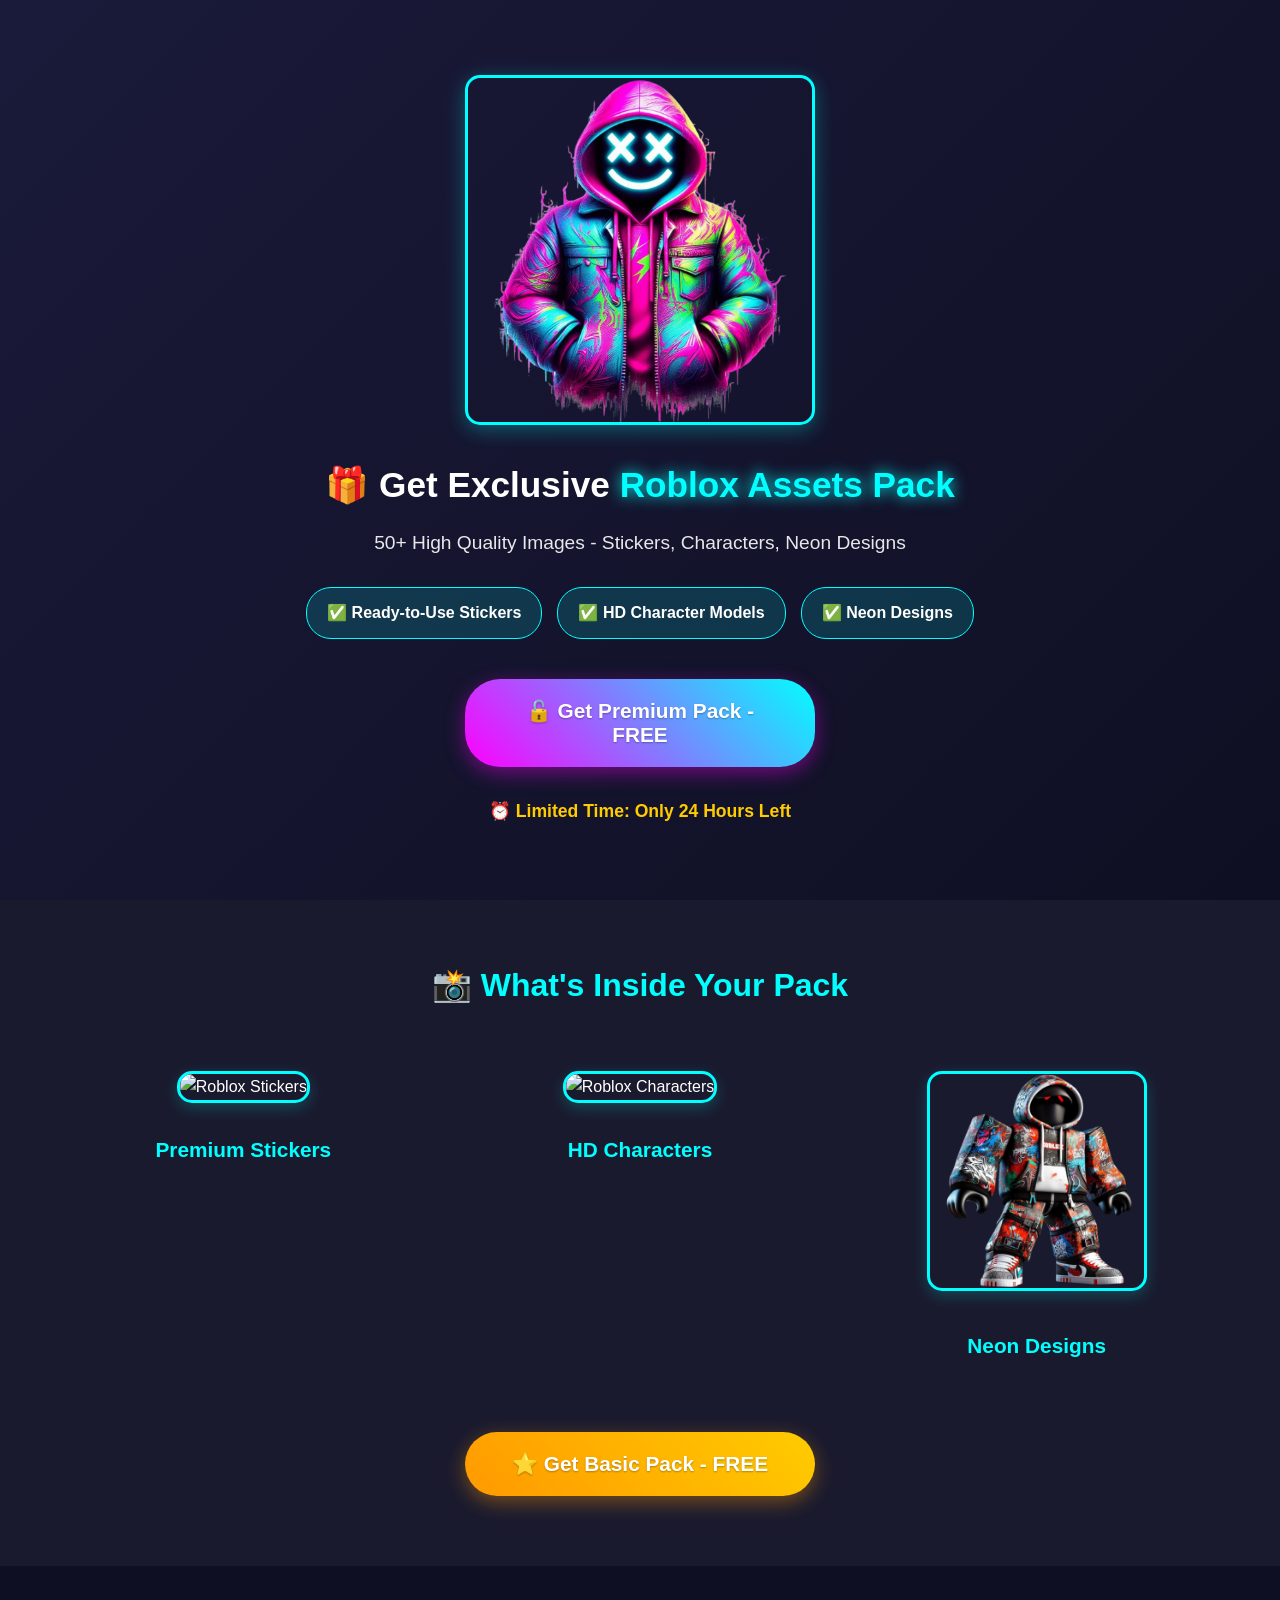
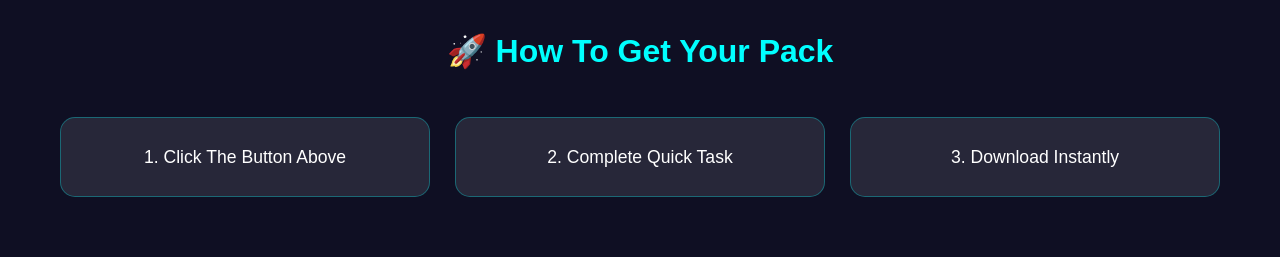
==== index.html @ d8c6a3d0 "Add files via upload" ====
<!DOCTYPE html>
<html lang="en">
<head>
    <meta charset="UTF-8">
    <meta name="viewport" content="width=device-width, initial-scale=1.0">
    <title>Exclusive Roblox Pack - Free Download</title>
    <link rel="stylesheet" href="style.css">
</head>
<body>
    <!-- Main Header -->
    <section class="hero">
        <div class="container">
            <img src="images/1.png" alt="Exclusive Roblox Pack" class="main-image">
            <h1>🎁 Get Exclusive <span>Roblox Assets Pack</span></h1>
            <p>50+ High Quality Images - Stickers, Characters, Neon Designs</p>
            
            <div class="features">
                <div class="feature">✅ Ready-to-Use Stickers</div>
                <div class="feature">✅ HD Character Models</div>
                <div class="feature">✅ Neon Designs</div>
            </div>

            <!-- الزر الأول فقط في الهيدر -->
            <div class="buttons-container">
                <button class="cta-button primary" onclick="unlockContent('premium')">
                    🔓 Get Premium Pack - FREE
                </button>
            </div>

            <div class="note">
                ⏰ Limited Time: Only 24 Hours Left
            </div>
        </div>
    </section>

    <!-- Preview Section -->
    <section class="previews">
        <div class="container">
            <h2>📸 What's Inside Your Pack</h2>
            <div class="preview-grid">
                <div class="preview-item">
                    <img src="images/2.png" alt="Roblox Stickers">
                    <h3>Premium Stickers</h3>
                </div>
                <div class="preview-item">
                    <img src="images/3.png" alt="Roblox Characters">
                    <h3>HD Characters</h3>
                </div>
                <div class="preview-item">
                    <img src="images/4.png" alt="Roblox Neon Designs">
                    <h3>Neon Designs</h3>
                </div>
            </div>
            
            <!-- الزر الثاني هنا - تحت الصور الثلاثة -->
            <div class="secondary-button-container">
                <button class="cta-button secondary" onclick="unlockContent('basic')">
                    ⭐ Get Basic Pack - FREE
                </button>
            </div>
        </div>
    </section>

    <!-- How It Works -->
    <section class="steps">
        <div class="container">
            <h2>🚀 How To Get Your Pack</h2>
            <div class="steps-grid">
                <div class="step">1. Click The Button Above</div>
                <div class="step">2. Complete Quick Task</div>
                <div class="step">3. Download Instantly</div>
            </div>
        </div>
    </section>

    <script src="script.js"></script>
</body>
</html>
---- style.css ----
/* Reset & Base Styles */
* {
    margin: 0;
    padding: 0;
    box-sizing: border-box;
}

body {
    font-family: Arial, sans-serif;
    line-height: 1.6;
    background: #0f0f23 !important;
    color: white;
    text-align: center;
}

.container {
    max-width: 1200px;
    margin: 0 auto;
    padding: 0 20px;
}

/* Hero Section */
.hero {
    padding: 50px 20px;
    background: linear-gradient(135deg, #1a1a3a, #0f0f23);
    min-height: 100vh;
    display: flex;
    align-items: center;
    justify-content: center;
}

.main-image {
    width: 100%;
    max-width: 350px;
    border-radius: 15px;
    margin-bottom: 25px;
    border: 3px solid #00ffff;
    box-shadow: 0 5px 20px rgba(0,255,255,0.3);
}

h1 {
    font-size: 2.2rem;
    margin-bottom: 15px;
    font-weight: bold;
}

h1 span {
    color: #00ffff;
    text-shadow: 0 0 15px #00ffff;
}

.hero p {
    font-size: 1.2rem;
    margin-bottom: 25px;
    opacity: 0.9;
    line-height: 1.5;
}

.features {
    display: flex;
    justify-content: center;
    gap: 15px;
    margin: 30px 0;
    flex-wrap: wrap;
}

.feature {
    background: rgba(0,255,255,0.15);
    padding: 12px 20px;
    border-radius: 25px;
    border: 1px solid #00ffff;
    font-size: 1rem;
    font-weight: bold;
}

/* Buttons Container - للزر الأول فقط */
.buttons-container {
    display: flex;
    justify-content: center;
    margin: 40px 0 30px 0;
    width: 100%;
}

.cta-button.primary {
    background: linear-gradient(45deg, #ff00ff, #00ffff);
    box-shadow: 0 6px 20px rgba(255,0,255,0.4);
    margin: 0 auto;
}

/* حاوية الزر الثاني - تحت الصور الثلاثة */
.secondary-button-container {
    display: flex;
    justify-content: center;
    margin: 50px 0 30px 0;
    width: 100%;
}

.cta-button.secondary {
    background: linear-gradient(45deg, #ff9900, #ffcc00);
    box-shadow: 0 6px 20px rgba(255,153,0,0.4);
    margin: 0 auto;
}

.cta-button {
    color: white;
    border: none;
    padding: 20px 45px;
    font-size: 1.3rem;
    border-radius: 35px;
    cursor: pointer;
    transition: all 0.3s ease;
    width: 100%;
    max-width: 350px;
    font-weight: bold;
    text-shadow: 0 1px 2px rgba(0,0,0,0.3);
    display: block;
}

.cta-button:hover {
    transform: translateY(-3px);
    box-shadow: 0 8px 25px rgba(255,0,255,0.6);
}

.cta-button.secondary:hover {
    box-shadow: 0 8px 25px rgba(255,153,0,0.6);
}

.note {
    color: #ffcc00;
    font-weight: bold;
    margin-top: 20px;
    font-size: 1.1rem;
    animation: pulse 2s infinite;
}

@keyframes pulse {
    0%, 100% { opacity: 1; }
    50% { opacity: 0.7; }
}

/* Previews Section */
.previews {
    padding: 60px 20px 40px 20px;
    background: #1a1a2e;
}

.previews h2 {
    font-size: 2rem;
    margin-bottom: 40px;
    color: #00ffff;
}

.preview-grid {
    display: grid;
    grid-template-columns: repeat(auto-fit, minmax(250px, 1fr));
    gap: 30px;
    margin-top: 30px;
}

.preview-item {
    transition: transform 0.3s ease;
    padding: 20px;
}

.preview-item:hover {
    transform: translateY(-8px);
}

.preview-item img {
    width: 100%;
    max-width: 220px;
    height: 220px;
    object-fit: cover;
    border-radius: 15px;
    margin-bottom: 15px;
    border: 3px solid #00ffff;
    box-shadow: 0 5px 15px rgba(0,255,255,0.2);
}

.preview-item h3 {
    font-size: 1.3rem;
    margin-top: 15px;
    color: #00ffff;
}

/* Steps Section */
.steps {
    padding: 60px 20px;
    background: #0f0f23;
}

.steps h2 {
    font-size: 2rem;
    margin-bottom: 40px;
    color: #00ffff;
}

.steps-grid {
    display: grid;
    grid-template-columns: repeat(auto-fit, minmax(200px, 1fr));
    gap: 25px;
    margin-top: 30px;
}

.step {
    background: rgba(255,255,255,0.1);
    padding: 25px 20px;
    border-radius: 15px;
    font-size: 1.1rem;
    border: 1px solid rgba(0,255,255,0.3);
}

/* Loading & Success Sections */
.loading-section {
    padding: 30px;
    background: rgba(0,255,255,0.1);
    border-radius: 15px;
    margin: 25px 0;
    max-width: 400px;
    margin-left: auto;
    margin-right: auto;
    border: 2px solid #00ffff;
}

.spinner {
    border: 4px solid rgba(255,255,255,0.3);
    border-radius: 50%;
    border-top: 4px solid #00ffff;
    width: 50px;
    height: 50px;
    animation: spin 1s linear infinite;
    margin: 0 auto 20px;
}

@keyframes spin {
    0% { transform: rotate(0deg); }
    100% { transform: rotate(360deg); }
}

.success-section {
    padding: 30px;
    background: rgba(0,255,0,0.1);
    border: 2px solid #00ff00;
    border-radius: 15px;
    margin: 25px 0;
    max-width: 400px;
    margin-left: auto;
    margin-right: auto;
}

.success-icon {
    font-size: 3rem;
    margin-bottom: 15px;
}

.download-button {
    display: inline-block;
    background: #00ff00;
    color: #000;
    padding: 15px 30px;
    border-radius: 25px;
    text-decoration: none;
    font-weight: bold;
    margin: 15px 0;
    transition: all 0.3s ease;
    border: none;
    cursor: pointer;
    font-size: 1.1rem;
}

.download-button:hover {
    background: #00cc00;
    transform: translateY(-2px);
}

.small-note {
    font-size: 0.9rem;
    opacity: 0.8;
    margin-top: 10px;
}

/* Mobile Responsive */
@media (max-width: 768px) {
    .hero {
        padding: 30px 15px;
        min-height: auto;
    }
    
    h1 {
        font-size: 1.8rem;
    }
    
    .hero p {
        font-size: 1.1rem;
    }
    
    .features {
        gap: 10px;
    }
    
    .feature {
        padding: 10px 15px;
        font-size: 0.9rem;
    }
    
    .buttons-container {
        margin: 30px 0 25px 0;
    }
    
    .secondary-button-container {
        margin: 40px 0 25px 0;
    }
    
    .preview-grid {
        grid-template-columns: 1fr;
        gap: 20px;
    }
    
    .preview-item img {
        max-width: 200px;
        height: 200px;
    }
    
    .steps-grid {
        grid-template-columns: 1fr;
    }
    
    .cta-button {
        padding: 18px 35px;
        font-size: 1.2rem;
        max-width: 300px;
    }
}

@media (max-width: 480px) {
    .container {
        padding: 0 15px;
    }
    
    .hero {
        padding: 25px 10px;
    }
    
    .main-image {
        max-width: 280px;
    }
    
    h1 {
        font-size: 1.6rem;
    }
    
    .preview-item img {
        max-width: 180px;
        height: 180px;
    }
    
    .cta-button {
        padding: 16px 30px;
        font-size: 1.1rem;
        max-width: 280px;
    }
}
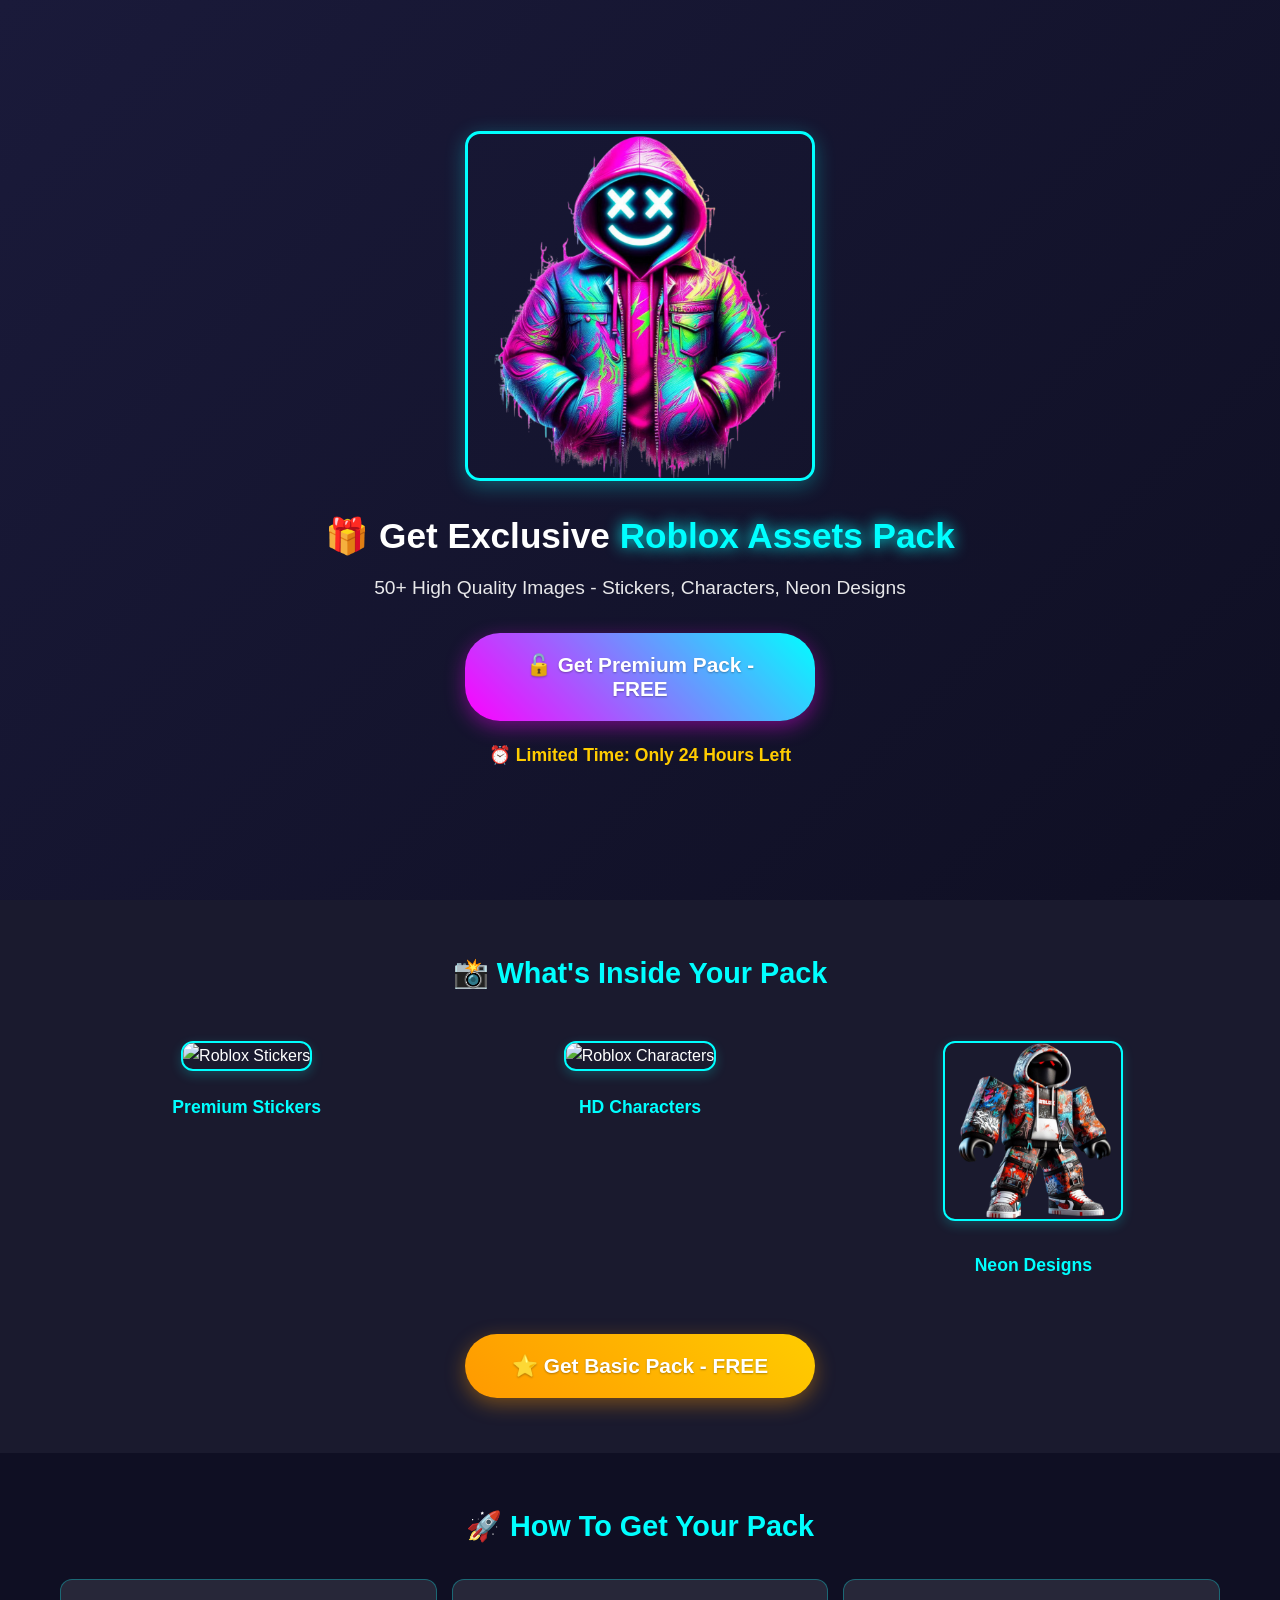
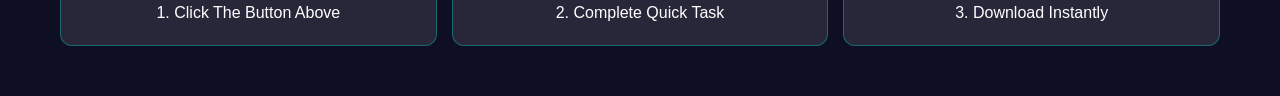
==== commit e908ca6e: "Remove features section from index.html Removed the features section from the hero header." ====
--- a/index.html
+++ b/index.html
@@ -7,18 +7,14 @@
     <link rel="stylesheet" href="style.css">
 </head>
 <body>
-    <!-- Main Header -->
+    <!-- Main Header - بدون features -->
     <section class="hero">
         <div class="container">
             <img src="images/1.png" alt="Exclusive Roblox Pack" class="main-image">
             <h1>🎁 Get Exclusive <span>Roblox Assets Pack</span></h1>
             <p>50+ High Quality Images - Stickers, Characters, Neon Designs</p>
             
-            <div class="features">
-                <div class="feature">✅ Ready-to-Use Stickers</div>
-                <div class="feature">✅ HD Character Models</div>
-                <div class="feature">✅ Neon Designs</div>
-            </div>
+            <!-- تم حذف قسم features بالكامل -->
 
             <!-- الزر الأول فقط في الهيدر -->
             <div class="buttons-container">
@@ -75,4 +71,4 @@
 
     <script src="script.js"></script>
 </body>
-</html>+</html>
--- a/style.css
+++ b/style.css
@@ -1,4 +1,4 @@
-/* Reset & Base Styles */
+/* Reset & Base Styles *//* Reset & Base Styles */
 * {
     margin: 0;
     padding: 0;
@@ -19,9 +19,9 @@
     padding: 0 20px;
 }
 
-/* Hero Section */
+/* Hero Section - بدون features */
 .hero {
-    padding: 50px 20px;
+    padding: 40px 20px;
     background: linear-gradient(135deg, #1a1a3a, #0f0f23);
     min-height: 100vh;
     display: flex;
@@ -33,14 +33,14 @@
     width: 100%;
     max-width: 350px;
     border-radius: 15px;
-    margin-bottom: 25px;
+    margin-bottom: 20px;
     border: 3px solid #00ffff;
     box-shadow: 0 5px 20px rgba(0,255,255,0.3);
 }
 
 h1 {
     font-size: 2.2rem;
-    margin-bottom: 15px;
+    margin-bottom: 10px;
     font-weight: bold;
 }
 
@@ -51,33 +51,18 @@
 
 .hero p {
     font-size: 1.2rem;
-    margin-bottom: 25px;
+    margin-bottom: 30px;
     opacity: 0.9;
     line-height: 1.5;
 }
 
-.features {
-    display: flex;
-    justify-content: center;
-    gap: 15px;
-    margin: 30px 0;
-    flex-wrap: wrap;
-}
-
-.feature {
-    background: rgba(0,255,255,0.15);
-    padding: 12px 20px;
-    border-radius: 25px;
-    border: 1px solid #00ffff;
-    font-size: 1rem;
-    font-weight: bold;
-}
+/* تم حذف قسم features بالكامل */
 
 /* Buttons Container - للزر الأول فقط */
 .buttons-container {
     display: flex;
     justify-content: center;
-    margin: 40px 0 30px 0;
+    margin: 30px 0 20px 0;
     width: 100%;
 }
 
@@ -91,7 +76,7 @@
 .secondary-button-container {
     display: flex;
     justify-content: center;
-    margin: 50px 0 30px 0;
+    margin: 40px 0 25px 0;
     width: 100%;
 }
 
@@ -140,73 +125,73 @@
 
 /* Previews Section */
 .previews {
-    padding: 60px 20px 40px 20px;
+    padding: 50px 20px 30px 20px;
     background: #1a1a2e;
 }
 
 .previews h2 {
-    font-size: 2rem;
-    margin-bottom: 40px;
+    font-size: 1.8rem;
+    margin-bottom: 30px;
     color: #00ffff;
 }
 
 .preview-grid {
     display: grid;
-    grid-template-columns: repeat(auto-fit, minmax(250px, 1fr));
-    gap: 30px;
-    margin-top: 30px;
+    grid-template-columns: repeat(auto-fit, minmax(200px, 1fr));
+    gap: 20px;
+    margin-top: 25px;
 }
 
 .preview-item {
     transition: transform 0.3s ease;
-    padding: 20px;
+    padding: 15px;
 }
 
 .preview-item:hover {
-    transform: translateY(-8px);
+    transform: translateY(-5px);
 }
 
 .preview-item img {
     width: 100%;
-    max-width: 220px;
-    height: 220px;
+    max-width: 180px;
+    height: 180px;
     object-fit: cover;
-    border-radius: 15px;
-    margin-bottom: 15px;
-    border: 3px solid #00ffff;
-    box-shadow: 0 5px 15px rgba(0,255,255,0.2);
+    border-radius: 12px;
+    margin-bottom: 12px;
+    border: 2px solid #00ffff;
+    box-shadow: 0 4px 12px rgba(0,255,255,0.2);
 }
 
 .preview-item h3 {
-    font-size: 1.3rem;
-    margin-top: 15px;
+    font-size: 1.1rem;
+    margin-top: 10px;
     color: #00ffff;
 }
 
 /* Steps Section */
 .steps {
-    padding: 60px 20px;
+    padding: 50px 20px;
     background: #0f0f23;
 }
 
 .steps h2 {
-    font-size: 2rem;
-    margin-bottom: 40px;
+    font-size: 1.8rem;
+    margin-bottom: 30px;
     color: #00ffff;
 }
 
 .steps-grid {
     display: grid;
-    grid-template-columns: repeat(auto-fit, minmax(200px, 1fr));
-    gap: 25px;
-    margin-top: 30px;
+    grid-template-columns: repeat(auto-fit, minmax(180px, 1fr));
+    gap: 15px;
+    margin-top: 25px;
 }
 
 .step {
     background: rgba(255,255,255,0.1);
-    padding: 25px 20px;
-    border-radius: 15px;
-    font-size: 1.1rem;
+    padding: 20px 15px;
+    border-radius: 12px;
+    font-size: 1rem;
     border: 1px solid rgba(0,255,255,0.3);
 }
 
@@ -291,34 +276,25 @@
     }
     
     .hero p {
-        font-size: 1.1rem;
-    }
-    
-    .features {
-        gap: 10px;
-    }
-    
-    .feature {
-        padding: 10px 15px;
-        font-size: 0.9rem;
+        font-size: 1rem;
     }
     
     .buttons-container {
-        margin: 30px 0 25px 0;
+        margin: 25px 0 15px 0;
     }
     
     .secondary-button-container {
-        margin: 40px 0 25px 0;
+        margin: 30px 0 20px 0;
     }
     
     .preview-grid {
         grid-template-columns: 1fr;
-        gap: 20px;
+        gap: 15px;
     }
     
     .preview-item img {
-        max-width: 200px;
-        height: 200px;
+        max-width: 150px;
+        height: 150px;
     }
     
     .steps-grid {
@@ -330,6 +306,11 @@
         font-size: 1.2rem;
         max-width: 300px;
     }
+    
+    .note {
+        font-size: 1rem;
+        margin-top: 15px;
+    }
 }
 
 @media (max-width: 480px) {
@@ -350,8 +331,8 @@
     }
     
     .preview-item img {
-        max-width: 180px;
-        height: 180px;
+        max-width: 140px;
+        height: 140px;
     }
     
     .cta-button {
@@ -359,4 +340,9 @@
         font-size: 1.1rem;
         max-width: 280px;
     }
-}+    
+    .previews h2,
+    .steps h2 {
+        font-size: 1.5rem;
+    }
+}
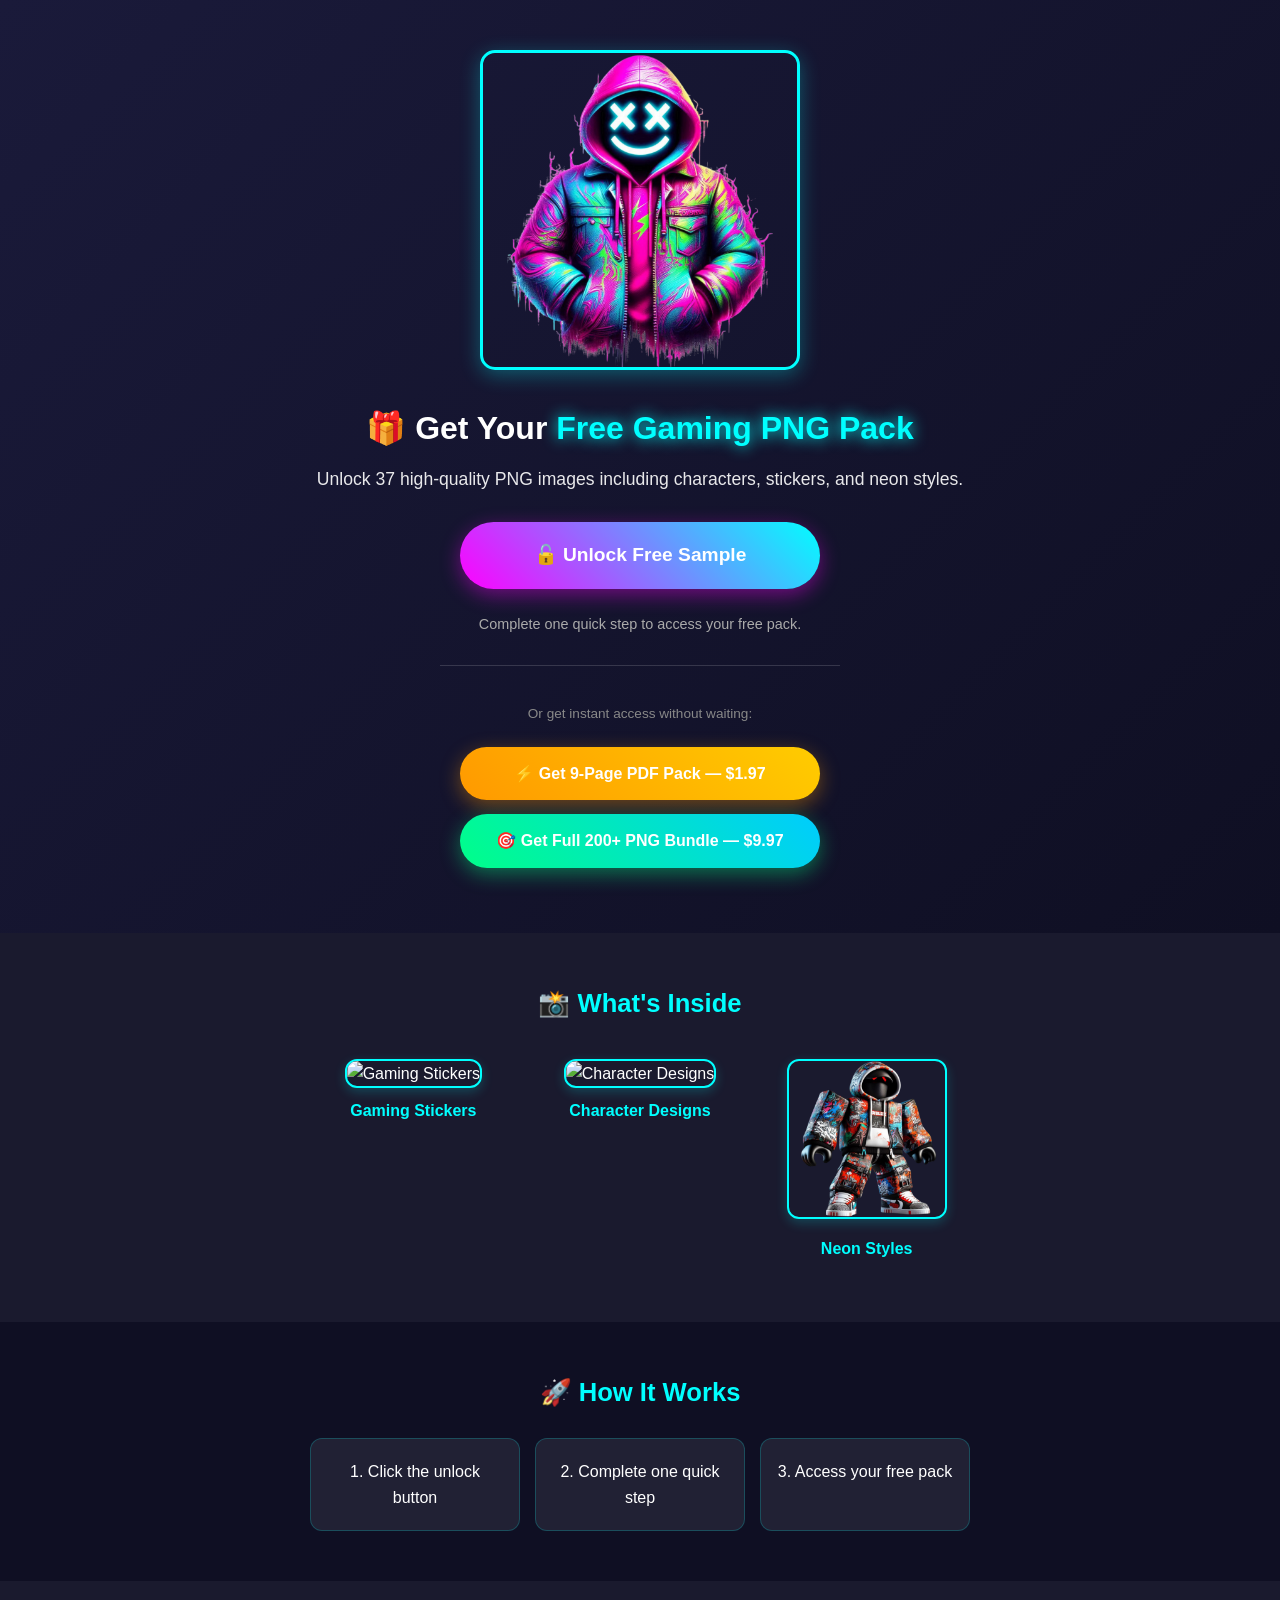
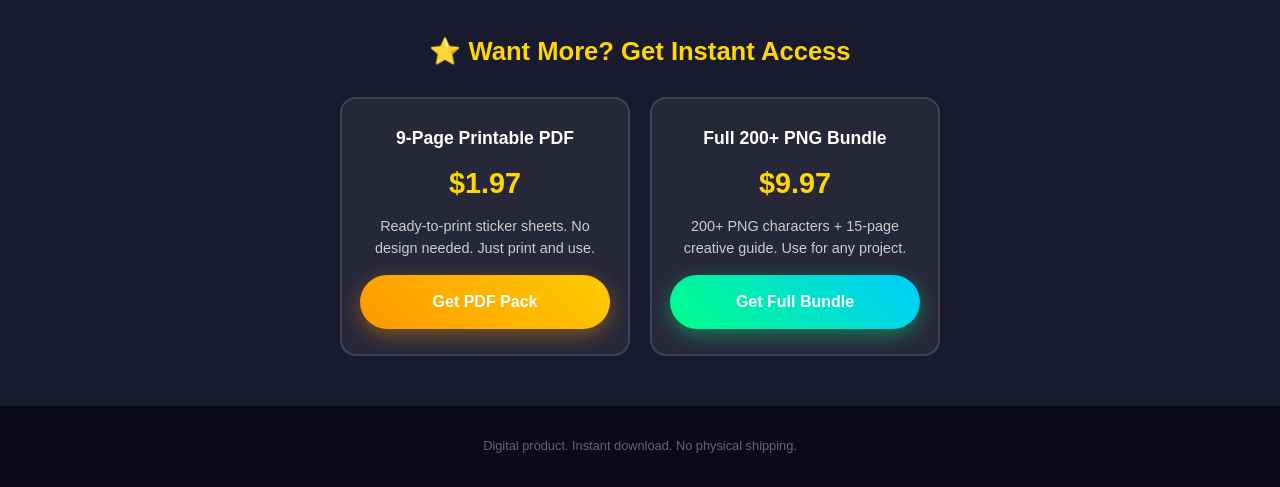
==== commit 5f4fd291: "Replace Roblox Pack with Free Gaming PNG Sample Pack" ====
--- a/index.html
+++ b/index.html
@@ -1,74 +1,482 @@
 <!DOCTYPE html>
 <html lang="en">
 <head>
-    <meta charset="UTF-8">
-    <meta name="viewport" content="width=device-width, initial-scale=1.0">
-    <title>Exclusive Roblox Pack - Free Download</title>
-    <link rel="stylesheet" href="style.css">
+  <meta charset="UTF-8" />
+  <meta name="viewport" content="width=device-width, initial-scale=1.0" />
+  <title>Free Gaming PNG Sample Pack</title>
+
+  <style>
+    * {
+      margin: 0;
+      padding: 0;
+      box-sizing: border-box;
+    }
+
+    body {
+      font-family: Arial, sans-serif;
+      line-height: 1.6;
+      background: #0f0f23;
+      color: white;
+      text-align: center;
+    }
+
+    .container {
+      max-width: 700px;
+      margin: 0 auto;
+      padding: 0 20px;
+    }
+
+    /* ==================
+       HERO SECTION
+    ================== */
+    .hero {
+      padding: 50px 20px 40px;
+      background: linear-gradient(135deg, #1a1a3a, #0f0f23);
+    }
+
+    .main-image {
+      width: 100%;
+      max-width: 320px;
+      border-radius: 15px;
+      margin-bottom: 25px;
+      border: 3px solid #00ffff;
+      box-shadow: 0 5px 20px rgba(0,255,255,0.3);
+    }
+
+    h1 {
+      font-size: 2rem;
+      margin-bottom: 12px;
+      font-weight: 900;
+    }
+
+    h1 span {
+      color: #00ffff;
+      text-shadow: 0 0 15px #00ffff;
+    }
+
+    .hero-sub {
+      font-size: 1.1rem;
+      margin-bottom: 30px;
+      opacity: 0.9;
+      line-height: 1.5;
+    }
+
+    /* ==================
+       BUTTONS
+    ================== */
+    .btn-container {
+      display: flex;
+      flex-direction: column;
+      align-items: center;
+      gap: 14px;
+      margin: 25px 0;
+    }
+
+    .btn {
+      display: inline-block;
+      width: 100%;
+      max-width: 360px;
+      padding: 18px 30px;
+      font-size: 1.2rem;
+      font-weight: bold;
+      border-radius: 35px;
+      border: none;
+      cursor: pointer;
+      text-decoration: none;
+      text-align: center;
+      color: white;
+      transition: all 0.3s ease;
+    }
+
+    .btn-free {
+      background: linear-gradient(45deg, #ff00ff, #00ffff);
+      box-shadow: 0 6px 20px rgba(255,0,255,0.4);
+    }
+
+    .btn-free:hover {
+      transform: translateY(-3px);
+      box-shadow: 0 8px 25px rgba(255,0,255,0.6);
+    }
+
+    .btn-small {
+      background: linear-gradient(45deg, #ff9900, #ffcc00);
+      box-shadow: 0 6px 20px rgba(255,153,0,0.4);
+      font-size: 1rem;
+      padding: 14px 25px;
+    }
+
+    .btn-small:hover {
+      transform: translateY(-3px);
+      box-shadow: 0 8px 25px rgba(255,153,0,0.6);
+    }
+
+    .btn-big {
+      background: linear-gradient(45deg, #00ff88, #00ccff);
+      box-shadow: 0 6px 20px rgba(0,255,136,0.4);
+      font-size: 1rem;
+      padding: 14px 25px;
+    }
+
+    .btn-big:hover {
+      transform: translateY(-3px);
+      box-shadow: 0 8px 25px rgba(0,255,136,0.6);
+    }
+
+    .note {
+      color: #aaaaaa;
+      font-size: 0.9rem;
+      margin-top: 10px;
+    }
+
+    /* ==================
+       DIVIDER
+    ================== */
+    .divider {
+      width: 80%;
+      max-width: 400px;
+      height: 1px;
+      background: rgba(255,255,255,0.15);
+      margin: 15px auto;
+    }
+
+    .or-text {
+      color: #888888;
+      font-size: 0.85rem;
+      margin: 8px 0;
+    }
+
+    /* ==================
+       PREVIEW SECTION
+    ================== */
+    .previews {
+      padding: 50px 20px;
+      background: #1a1a2e;
+    }
+
+    .previews h2 {
+      font-size: 1.6rem;
+      margin-bottom: 25px;
+      color: #00ffff;
+    }
+
+    .preview-grid {
+      display: grid;
+      grid-template-columns: repeat(3, 1fr);
+      gap: 20px;
+      margin-top: 20px;
+    }
+
+    .preview-item {
+      transition: transform 0.3s ease;
+      padding: 10px;
+    }
+
+    .preview-item:hover {
+      transform: translateY(-5px);
+    }
+
+    .preview-item img {
+      width: 100%;
+      max-width: 160px;
+      height: 160px;
+      object-fit: cover;
+      border-radius: 12px;
+      border: 2px solid #00ffff;
+      box-shadow: 0 4px 12px rgba(0,255,255,0.2);
+    }
+
+    .preview-item h3 {
+      font-size: 1rem;
+      margin-top: 10px;
+      color: #00ffff;
+    }
+
+    /* ==================
+       STEPS SECTION
+    ================== */
+    .steps {
+      padding: 50px 20px;
+      background: #0f0f23;
+    }
+
+    .steps h2 {
+      font-size: 1.6rem;
+      margin-bottom: 25px;
+      color: #00ffff;
+    }
+
+    .steps-grid {
+      display: grid;
+      grid-template-columns: repeat(3, 1fr);
+      gap: 15px;
+      margin-top: 20px;
+    }
+
+    .step {
+      background: rgba(255,255,255,0.08);
+      padding: 20px 15px;
+      border-radius: 12px;
+      font-size: 1rem;
+      border: 1px solid rgba(0,255,255,0.2);
+    }
+
+    /* ==================
+       OFFERS SECTION
+    ================== */
+    .offers {
+      padding: 50px 20px;
+      background: #1a1a2e;
+    }
+
+    .offers h2 {
+      font-size: 1.6rem;
+      margin-bottom: 25px;
+      color: #ffd700;
+    }
+
+    .offers-grid {
+      display: grid;
+      grid-template-columns: repeat(2, 1fr);
+      gap: 20px;
+      max-width: 600px;
+      margin: 0 auto;
+    }
+
+    .offer-card {
+      background: rgba(255,255,255,0.06);
+      border: 2px solid rgba(255,255,255,0.12);
+      border-radius: 16px;
+      padding: 25px 18px;
+      transition: transform 0.3s ease;
+    }
+
+    .offer-card:hover {
+      transform: translateY(-4px);
+    }
+
+    .offer-card h3 {
+      font-size: 1.1rem;
+      color: #ffffff;
+      margin-bottom: 8px;
+    }
+
+    .offer-card .price {
+      font-size: 1.8rem;
+      font-weight: 900;
+      color: #ffd700;
+      margin-bottom: 10px;
+    }
+
+    .offer-card p {
+      font-size: 0.9rem;
+      color: #cccccc;
+      margin-bottom: 16px;
+      line-height: 1.5;
+    }
+
+    /* ==================
+       FOOTER
+    ================== */
+    .footer {
+      padding: 30px 20px;
+      background: #0a0a1a;
+      font-size: 0.8rem;
+      color: #666666;
+    }
+
+    /* ==================
+       MOBILE
+    ================== */
+    @media (max-width: 768px) {
+      h1 {
+        font-size: 1.7rem;
+      }
+
+      .hero-sub {
+        font-size: 1rem;
+      }
+
+      .preview-grid {
+        grid-template-columns: 1fr;
+        gap: 15px;
+      }
+
+      .steps-grid {
+        grid-template-columns: 1fr;
+      }
+
+      .offers-grid {
+        grid-template-columns: 1fr;
+      }
+
+      .btn {
+        max-width: 300px;
+        font-size: 1.1rem;
+      }
+    }
+
+    @media (max-width: 480px) {
+      .main-image {
+        max-width: 260px;
+      }
+
+      h1 {
+        font-size: 1.5rem;
+      }
+
+      .btn {
+        padding: 16px 25px;
+        font-size: 1rem;
+        max-width: 280px;
+      }
+    }
+  </style>
 </head>
 <body>
-    <!-- Main Header - بدون features -->
-    <section class="hero">
-        <div class="container">
-            <img src="images/1.png" alt="Exclusive Roblox Pack" class="main-image">
-            <h1>🎁 Get Exclusive <span>Roblox Assets Pack</span></h1>
-            <p>50+ High Quality Images - Stickers, Characters, Neon Designs</p>
-            
-            <!-- تم حذف قسم features بالكامل -->
-
-            <!-- الزر الأول فقط في الهيدر -->
-            <div class="buttons-container">
-                <button class="cta-button primary" onclick="unlockContent('premium')">
-                    🔓 Get Premium Pack - FREE
-                </button>
-            </div>
-
-            <div class="note">
-                ⏰ Limited Time: Only 24 Hours Left
-            </div>
-        </div>
-    </section>
-
-    <!-- Preview Section -->
-    <section class="previews">
-        <div class="container">
-            <h2>📸 What's Inside Your Pack</h2>
-            <div class="preview-grid">
-                <div class="preview-item">
-                    <img src="images/2.png" alt="Roblox Stickers">
-                    <h3>Premium Stickers</h3>
-                </div>
-                <div class="preview-item">
-                    <img src="images/3.png" alt="Roblox Characters">
-                    <h3>HD Characters</h3>
-                </div>
-                <div class="preview-item">
-                    <img src="images/4.png" alt="Roblox Neon Designs">
-                    <h3>Neon Designs</h3>
-                </div>
-            </div>
-            
-            <!-- الزر الثاني هنا - تحت الصور الثلاثة -->
-            <div class="secondary-button-container">
-                <button class="cta-button secondary" onclick="unlockContent('basic')">
-                    ⭐ Get Basic Pack - FREE
-                </button>
-            </div>
-        </div>
-    </section>
-
-    <!-- How It Works -->
-    <section class="steps">
-        <div class="container">
-            <h2>🚀 How To Get Your Pack</h2>
-            <div class="steps-grid">
-                <div class="step">1. Click The Button Above</div>
-                <div class="step">2. Complete Quick Task</div>
-                <div class="step">3. Download Instantly</div>
-            </div>
-        </div>
-    </section>
-
-    <script src="script.js"></script>
+
+  <!-- ==================
+       HERO SECTION
+  ================== -->
+  <section class="hero">
+    <div class="container">
+      <img src="images/1.png"
+      alt="Free Gaming PNG Sample Pack"
+      class="main-image">
+
+      <h1>🎁 Get Your
+      <span>Free Gaming PNG Pack</span></h1>
+
+      <p class="hero-sub">
+      Unlock 37 high-quality PNG images
+      including characters, stickers,
+      and neon styles.
+      </p>
+
+      <div class="btn-container">
+        <a href="https://ridefiles.net/1857333"
+        class="btn btn-free">
+        🔓 Unlock Free Sample
+        </a>
+
+        <p class="note">
+        Complete one quick step
+        to access your free pack.
+        </p>
+
+        <div class="divider"></div>
+        <p class="or-text">
+        Or get instant access
+        without waiting:
+        </p>
+
+        <a href="https://payhip.com/b/n3vrq"
+        class="btn btn-small">
+        ⚡ Get 9-Page PDF Pack — $1.97
+        </a>
+
+        <a href="https://payhip.com/b/ljeJX"
+        class="btn btn-big">
+        🎯 Get Full 200+ PNG Bundle — $9.97
+        </a>
+      </div>
+    </div>
+  </section>
+
+  <!-- ==================
+       PREVIEW SECTION
+  ================== -->
+  <section class="previews">
+    <div class="container">
+      <h2>📸 What's Inside</h2>
+
+      <div class="preview-grid">
+        <div class="preview-item">
+          <img src="images/2.png"
+          alt="Gaming Stickers">
+          <h3>Gaming Stickers</h3>
+        </div>
+
+        <div class="preview-item">
+          <img src="images/3.png"
+          alt="Character Designs">
+          <h3>Character Designs</h3>
+        </div>
+
+        <div class="preview-item">
+          <img src="images/4.png"
+          alt="Neon Styles">
+          <h3>Neon Styles</h3>
+        </div>
+      </div>
+    </div>
+  </section>
+
+  <!-- ==================
+       HOW IT WORKS
+  ================== -->
+  <section class="steps">
+    <div class="container">
+      <h2>🚀 How It Works</h2>
+
+      <div class="steps-grid">
+        <div class="step">
+        1. Click the unlock button
+        </div>
+        <div class="step">
+        2. Complete one quick step
+        </div>
+        <div class="step">
+        3. Access your free pack
+        </div>
+      </div>
+    </div>
+  </section>
+
+  <!-- ==================
+       PAID OFFERS
+  ================== -->
+  <section class="offers">
+    <div class="container">
+      <h2>⭐ Want More? Get Instant Access</h2>
+
+      <div class="offers-grid">
+        <div class="offer-card">
+          <h3>9-Page Printable PDF</h3>
+          <div class="price">$1.97</div>
+          <p>Ready-to-print sticker sheets.
+          No design needed.
+          Just print and use.</p>
+          <a href="https://payhip.com/b/n3vrq"
+          class="btn btn-small"
+          style="width:100%; max-width:100%;">
+          Get PDF Pack
+          </a>
+        </div>
+
+        <div class="offer-card">
+          <h3>Full 200+ PNG Bundle</h3>
+          <div class="price">$9.97</div>
+          <p>200+ PNG characters
+          + 15-page creative guide.
+          Use for any project.</p>
+          <a href="https://payhip.com/b/ljeJX"
+          class="btn btn-big"
+          style="width:100%; max-width:100%;">
+          Get Full Bundle
+          </a>
+        </div>
+      </div>
+    </div>
+  </section>
+
+  <!-- ==================
+       FOOTER
+  ================== -->
+  <div class="footer">
+    <p>Digital product.
+    Instant download.
+    No physical shipping.</p>
+  </div>
+
 </body>
 </html>
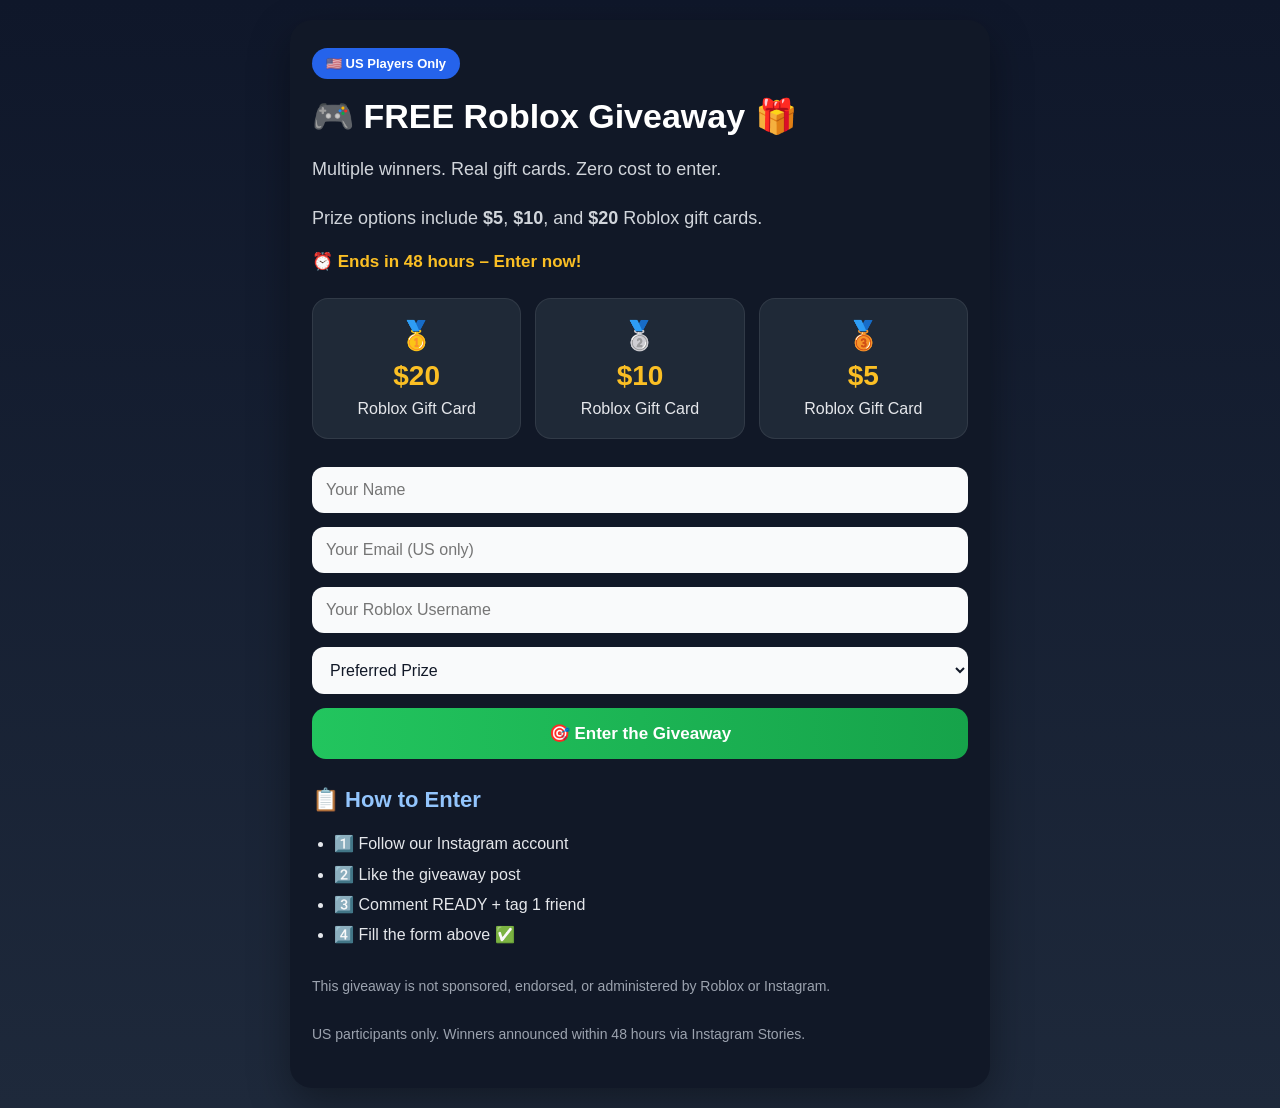
==== commit 55d9054c: "Update index.html" ====
--- a/index.html
+++ b/index.html
@@ -3,480 +3,219 @@
 <head>
   <meta charset="UTF-8" />
   <meta name="viewport" content="width=device-width, initial-scale=1.0" />
-  <title>Free Gaming PNG Sample Pack</title>
-
+  <title>US Roblox Giveaway 🎮</title>
   <style>
     * {
+      box-sizing: border-box;
+    }
+
+    body {
       margin: 0;
-      padding: 0;
-      box-sizing: border-box;
-    }
-
-    body {
       font-family: Arial, sans-serif;
-      line-height: 1.6;
-      background: #0f0f23;
+      background: linear-gradient(180deg, #0f172a, #1e293b);
       color: white;
-      text-align: center;
+      padding: 20px;
     }
 
     .container {
       max-width: 700px;
       margin: 0 auto;
-      padding: 0 20px;
-    }
-
-    /* ==================
-       HERO SECTION
-    ================== */
-    .hero {
-      padding: 50px 20px 40px;
-      background: linear-gradient(135deg, #1a1a3a, #0f0f23);
-    }
-
-    .main-image {
+      background: #111827;
+      border-radius: 22px;
+      padding: 28px 22px;
+      box-shadow: 0 15px 40px rgba(0,0,0,0.35);
+    }
+
+    .badge {
+      display: inline-block;
+      background: #2563eb;
+      color: white;
+      padding: 8px 14px;
+      border-radius: 999px;
+      font-size: 13px;
+      font-weight: bold;
+      margin-bottom: 18px;
+    }
+
+    h1 {
+      font-size: 34px;
+      margin: 0 0 12px;
+      line-height: 1.15;
+    }
+
+    .subtitle {
+      color: #d1d5db;
+      font-size: 18px;
+      line-height: 1.7;
+      margin-bottom: 10px;
+    }
+
+    .timer {
+      margin: 18px 0 26px;
+      color: #fbbf24;
+      font-weight: bold;
+      font-size: 17px;
+    }
+
+    .prize-grid {
+      display: grid;
+      grid-template-columns: repeat(auto-fit, minmax(160px, 1fr));
+      gap: 14px;
+      margin: 24px 0 28px;
+    }
+
+    .prize-card {
+      background: #1f2937;
+      border-radius: 16px;
+      padding: 20px 14px;
+      text-align: center;
+      border: 1px solid rgba(255,255,255,0.08);
+    }
+
+    .prize-card .emoji {
+      font-size: 28px;
+      margin-bottom: 8px;
+    }
+
+    .prize-card h3 {
+      margin: 0;
+      font-size: 28px;
+      color: #fbbf24;
+    }
+
+    .prize-card p {
+      margin: 8px 0 0;
+      color: #e5e7eb;
+    }
+
+    form {
+      display: grid;
+      gap: 14px;
+      margin-top: 10px;
+    }
+
+    input, select {
       width: 100%;
-      max-width: 320px;
-      border-radius: 15px;
-      margin-bottom: 25px;
-      border: 3px solid #00ffff;
-      box-shadow: 0 5px 20px rgba(0,255,255,0.3);
-    }
-
-    h1 {
-      font-size: 2rem;
+      padding: 14px 14px;
+      border-radius: 12px;
+      border: none;
+      font-size: 16px;
+      background: #f9fafb;
+      color: #111827;
+    }
+
+    button {
+      background: linear-gradient(90deg, #22c55e, #16a34a);
+      color: white;
+      border: none;
+      padding: 15px 18px;
+      border-radius: 14px;
+      font-size: 17px;
+      font-weight: bold;
+      cursor: pointer;
+    }
+
+    .section-title {
+      margin-top: 28px;
       margin-bottom: 12px;
-      font-weight: 900;
-    }
-
-    h1 span {
-      color: #00ffff;
-      text-shadow: 0 0 15px #00ffff;
-    }
-
-    .hero-sub {
-      font-size: 1.1rem;
-      margin-bottom: 30px;
-      opacity: 0.9;
-      line-height: 1.5;
-    }
-
-    /* ==================
-       BUTTONS
-    ================== */
-    .btn-container {
-      display: flex;
-      flex-direction: column;
-      align-items: center;
-      gap: 14px;
-      margin: 25px 0;
-    }
-
-    .btn {
-      display: inline-block;
-      width: 100%;
-      max-width: 360px;
-      padding: 18px 30px;
-      font-size: 1.2rem;
-      font-weight: bold;
-      border-radius: 35px;
-      border: none;
-      cursor: pointer;
-      text-decoration: none;
-      text-align: center;
-      color: white;
-      transition: all 0.3s ease;
-    }
-
-    .btn-free {
-      background: linear-gradient(45deg, #ff00ff, #00ffff);
-      box-shadow: 0 6px 20px rgba(255,0,255,0.4);
-    }
-
-    .btn-free:hover {
-      transform: translateY(-3px);
-      box-shadow: 0 8px 25px rgba(255,0,255,0.6);
-    }
-
-    .btn-small {
-      background: linear-gradient(45deg, #ff9900, #ffcc00);
-      box-shadow: 0 6px 20px rgba(255,153,0,0.4);
-      font-size: 1rem;
-      padding: 14px 25px;
-    }
-
-    .btn-small:hover {
-      transform: translateY(-3px);
-      box-shadow: 0 8px 25px rgba(255,153,0,0.6);
-    }
-
-    .btn-big {
-      background: linear-gradient(45deg, #00ff88, #00ccff);
-      box-shadow: 0 6px 20px rgba(0,255,136,0.4);
-      font-size: 1rem;
-      padding: 14px 25px;
-    }
-
-    .btn-big:hover {
-      transform: translateY(-3px);
-      box-shadow: 0 8px 25px rgba(0,255,136,0.6);
+      font-size: 22px;
+      color: #93c5fd;
+    }
+
+    ul {
+      color: #e5e7eb;
+      line-height: 1.9;
+      padding-left: 22px;
     }
 
     .note {
-      color: #aaaaaa;
-      font-size: 0.9rem;
-      margin-top: 10px;
-    }
-
-    /* ==================
-       DIVIDER
-    ================== */
-    .divider {
-      width: 80%;
-      max-width: 400px;
-      height: 1px;
-      background: rgba(255,255,255,0.15);
-      margin: 15px auto;
-    }
-
-    .or-text {
-      color: #888888;
-      font-size: 0.85rem;
-      margin: 8px 0;
-    }
-
-    /* ==================
-       PREVIEW SECTION
-    ================== */
-    .previews {
-      padding: 50px 20px;
-      background: #1a1a2e;
-    }
-
-    .previews h2 {
-      font-size: 1.6rem;
-      margin-bottom: 25px;
-      color: #00ffff;
-    }
-
-    .preview-grid {
-      display: grid;
-      grid-template-columns: repeat(3, 1fr);
-      gap: 20px;
-      margin-top: 20px;
-    }
-
-    .preview-item {
-      transition: transform 0.3s ease;
-      padding: 10px;
-    }
-
-    .preview-item:hover {
-      transform: translateY(-5px);
-    }
-
-    .preview-item img {
-      width: 100%;
-      max-width: 160px;
-      height: 160px;
-      object-fit: cover;
-      border-radius: 12px;
-      border: 2px solid #00ffff;
-      box-shadow: 0 4px 12px rgba(0,255,255,0.2);
-    }
-
-    .preview-item h3 {
-      font-size: 1rem;
-      margin-top: 10px;
-      color: #00ffff;
-    }
-
-    /* ==================
-       STEPS SECTION
-    ================== */
-    .steps {
-      padding: 50px 20px;
-      background: #0f0f23;
-    }
-
-    .steps h2 {
-      font-size: 1.6rem;
-      margin-bottom: 25px;
-      color: #00ffff;
-    }
-
-    .steps-grid {
-      display: grid;
-      grid-template-columns: repeat(3, 1fr);
-      gap: 15px;
-      margin-top: 20px;
-    }
-
-    .step {
-      background: rgba(255,255,255,0.08);
-      padding: 20px 15px;
-      border-radius: 12px;
-      font-size: 1rem;
-      border: 1px solid rgba(0,255,255,0.2);
-    }
-
-    /* ==================
-       OFFERS SECTION
-    ================== */
-    .offers {
-      padding: 50px 20px;
-      background: #1a1a2e;
-    }
-
-    .offers h2 {
-      font-size: 1.6rem;
-      margin-bottom: 25px;
-      color: #ffd700;
-    }
-
-    .offers-grid {
-      display: grid;
-      grid-template-columns: repeat(2, 1fr);
-      gap: 20px;
-      max-width: 600px;
-      margin: 0 auto;
-    }
-
-    .offer-card {
-      background: rgba(255,255,255,0.06);
-      border: 2px solid rgba(255,255,255,0.12);
-      border-radius: 16px;
-      padding: 25px 18px;
-      transition: transform 0.3s ease;
-    }
-
-    .offer-card:hover {
-      transform: translateY(-4px);
-    }
-
-    .offer-card h3 {
-      font-size: 1.1rem;
-      color: #ffffff;
-      margin-bottom: 8px;
-    }
-
-    .offer-card .price {
-      font-size: 1.8rem;
-      font-weight: 900;
-      color: #ffd700;
-      margin-bottom: 10px;
-    }
-
-    .offer-card p {
-      font-size: 0.9rem;
-      color: #cccccc;
-      margin-bottom: 16px;
-      line-height: 1.5;
-    }
-
-    /* ==================
-       FOOTER
-    ================== */
-    .footer {
-      padding: 30px 20px;
-      background: #0a0a1a;
-      font-size: 0.8rem;
-      color: #666666;
-    }
-
-    /* ==================
-       MOBILE
-    ================== */
-    @media (max-width: 768px) {
+      margin-top: 24px;
+      font-size: 14px;
+      color: #9ca3af;
+      line-height: 1.7;
+    }
+
+    @media (max-width: 600px) {
       h1 {
-        font-size: 1.7rem;
+        font-size: 28px;
       }
 
-      .hero-sub {
-        font-size: 1rem;
+      .subtitle {
+        font-size: 16px;
       }
 
-      .preview-grid {
-        grid-template-columns: 1fr;
-        gap: 15px;
-      }
-
-      .steps-grid {
-        grid-template-columns: 1fr;
-      }
-
-      .offers-grid {
-        grid-template-columns: 1fr;
-      }
-
-      .btn {
-        max-width: 300px;
-        font-size: 1.1rem;
-      }
-    }
-
-    @media (max-width: 480px) {
-      .main-image {
-        max-width: 260px;
-      }
-
-      h1 {
-        font-size: 1.5rem;
-      }
-
-      .btn {
-        padding: 16px 25px;
-        font-size: 1rem;
-        max-width: 280px;
+      .container {
+        padding: 22px 16px;
       }
     }
   </style>
 </head>
 <body>
-
-  <!-- ==================
-       HERO SECTION
-  ================== -->
-  <section class="hero">
-    <div class="container">
-      <img src="images/1.png"
-      alt="Free Gaming PNG Sample Pack"
-      class="main-image">
-
-      <h1>🎁 Get Your
-      <span>Free Gaming PNG Pack</span></h1>
-
-      <p class="hero-sub">
-      Unlock 37 high-quality PNG images
-      including characters, stickers,
-      and neon styles.
-      </p>
-
-      <div class="btn-container">
-        <a href="https://ridefiles.net/1857333"
-        class="btn btn-free">
-        🔓 Unlock Free Sample
-        </a>
-
-        <p class="note">
-        Complete one quick step
-        to access your free pack.
-        </p>
-
-        <div class="divider"></div>
-        <p class="or-text">
-        Or get instant access
-        without waiting:
-        </p>
-
-        <a href="https://payhip.com/b/n3vrq"
-        class="btn btn-small">
-        ⚡ Get 9-Page PDF Pack — $1.97
-        </a>
-
-        <a href="https://payhip.com/b/ljeJX"
-        class="btn btn-big">
-        🎯 Get Full 200+ PNG Bundle — $9.97
-        </a>
+  <div class="container">
+    <div class="badge">🇺🇸 US Players Only</div>
+
+    <h1>🎮 FREE Roblox Giveaway 🎁</h1>
+
+    <p class="subtitle">
+      Multiple winners. Real gift cards. Zero cost to enter.
+    </p>
+
+    <p class="subtitle">
+      Prize options include <strong>$5</strong>, <strong>$10</strong>, and <strong>$20</strong> Roblox gift cards.
+    </p>
+
+    <div class="timer">⏰ Ends in 48 hours – Enter now!</div>
+
+    <div class="prize-grid">
+      <div class="prize-card">
+        <div class="emoji">🥇</div>
+        <h3>$20</h3>
+        <p>Roblox Gift Card</p>
+      </div>
+
+      <div class="prize-card">
+        <div class="emoji">🥈</div>
+        <h3>$10</h3>
+        <p>Roblox Gift Card</p>
+      </div>
+
+      <div class="prize-card">
+        <div class="emoji">🥉</div>
+        <h3>$5</h3>
+        <p>Roblox Gift Card</p>
       </div>
     </div>
-  </section>
-
-  <!-- ==================
-       PREVIEW SECTION
-  ================== -->
-  <section class="previews">
-    <div class="container">
-      <h2>📸 What's Inside</h2>
-
-      <div class="preview-grid">
-        <div class="preview-item">
-          <img src="images/2.png"
-          alt="Gaming Stickers">
-          <h3>Gaming Stickers</h3>
-        </div>
-
-        <div class="preview-item">
-          <img src="images/3.png"
-          alt="Character Designs">
-          <h3>Character Designs</h3>
-        </div>
-
-        <div class="preview-item">
-          <img src="images/4.png"
-          alt="Neon Styles">
-          <h3>Neon Styles</h3>
-        </div>
-      </div>
-    </div>
-  </section>
-
-  <!-- ==================
-       HOW IT WORKS
-  ================== -->
-  <section class="steps">
-    <div class="container">
-      <h2>🚀 How It Works</h2>
-
-      <div class="steps-grid">
-        <div class="step">
-        1. Click the unlock button
-        </div>
-        <div class="step">
-        2. Complete one quick step
-        </div>
-        <div class="step">
-        3. Access your free pack
-        </div>
-      </div>
-    </div>
-  </section>
-
-  <!-- ==================
-       PAID OFFERS
-  ================== -->
-  <section class="offers">
-    <div class="container">
-      <h2>⭐ Want More? Get Instant Access</h2>
-
-      <div class="offers-grid">
-        <div class="offer-card">
-          <h3>9-Page Printable PDF</h3>
-          <div class="price">$1.97</div>
-          <p>Ready-to-print sticker sheets.
-          No design needed.
-          Just print and use.</p>
-          <a href="https://payhip.com/b/n3vrq"
-          class="btn btn-small"
-          style="width:100%; max-width:100%;">
-          Get PDF Pack
-          </a>
-        </div>
-
-        <div class="offer-card">
-          <h3>Full 200+ PNG Bundle</h3>
-          <div class="price">$9.97</div>
-          <p>200+ PNG characters
-          + 15-page creative guide.
-          Use for any project.</p>
-          <a href="https://payhip.com/b/ljeJX"
-          class="btn btn-big"
-          style="width:100%; max-width:100%;">
-          Get Full Bundle
-          </a>
-        </div>
-      </div>
-    </div>
-  </section>
-
-  <!-- ==================
-       FOOTER
-  ================== -->
-  <div class="footer">
-    <p>Digital product.
-    Instant download.
-    No physical shipping.</p>
+
+    <form>
+      <input type="text" placeholder="Your Name" aria-label="Your Name" required />
+      <input type="email" placeholder="Your Email (US only)" aria-label="Your Email (US only)" required />
+      <input type="text" placeholder="Your Roblox Username" aria-label="Your Roblox Username" required />
+
+      <select name="prize_choice" aria-label="Preferred Prize" required>
+        <option value="">Preferred Prize</option>
+        <option value="$5">$5 Roblox Gift Card</option>
+        <option value="$10">$10 Roblox Gift Card</option>
+        <option value="$20">$20 Roblox Gift Card</option>
+      </select>
+
+      <button type="submit">🎯 Enter the Giveaway</button>
+    </form>
+
+    <h2 class="section-title">📋 How to Enter</h2>
+    <ul>
+      <li>1️⃣ Follow our Instagram account</li>
+      <li>2️⃣ Like the giveaway post</li>
+      <li>3️⃣ Comment READY + tag 1 friend</li>
+      <li>4️⃣ Fill the form above ✅</li>
+    </ul>
+
+    <p class="note">
+      This giveaway is not sponsored, endorsed, or administered by Roblox or Instagram.
+    </p>
+
+    <p class="note">
+      US participants only. Winners announced within 48 hours via Instagram Stories.
+    </p>
   </div>
-
 </body>
 </html>
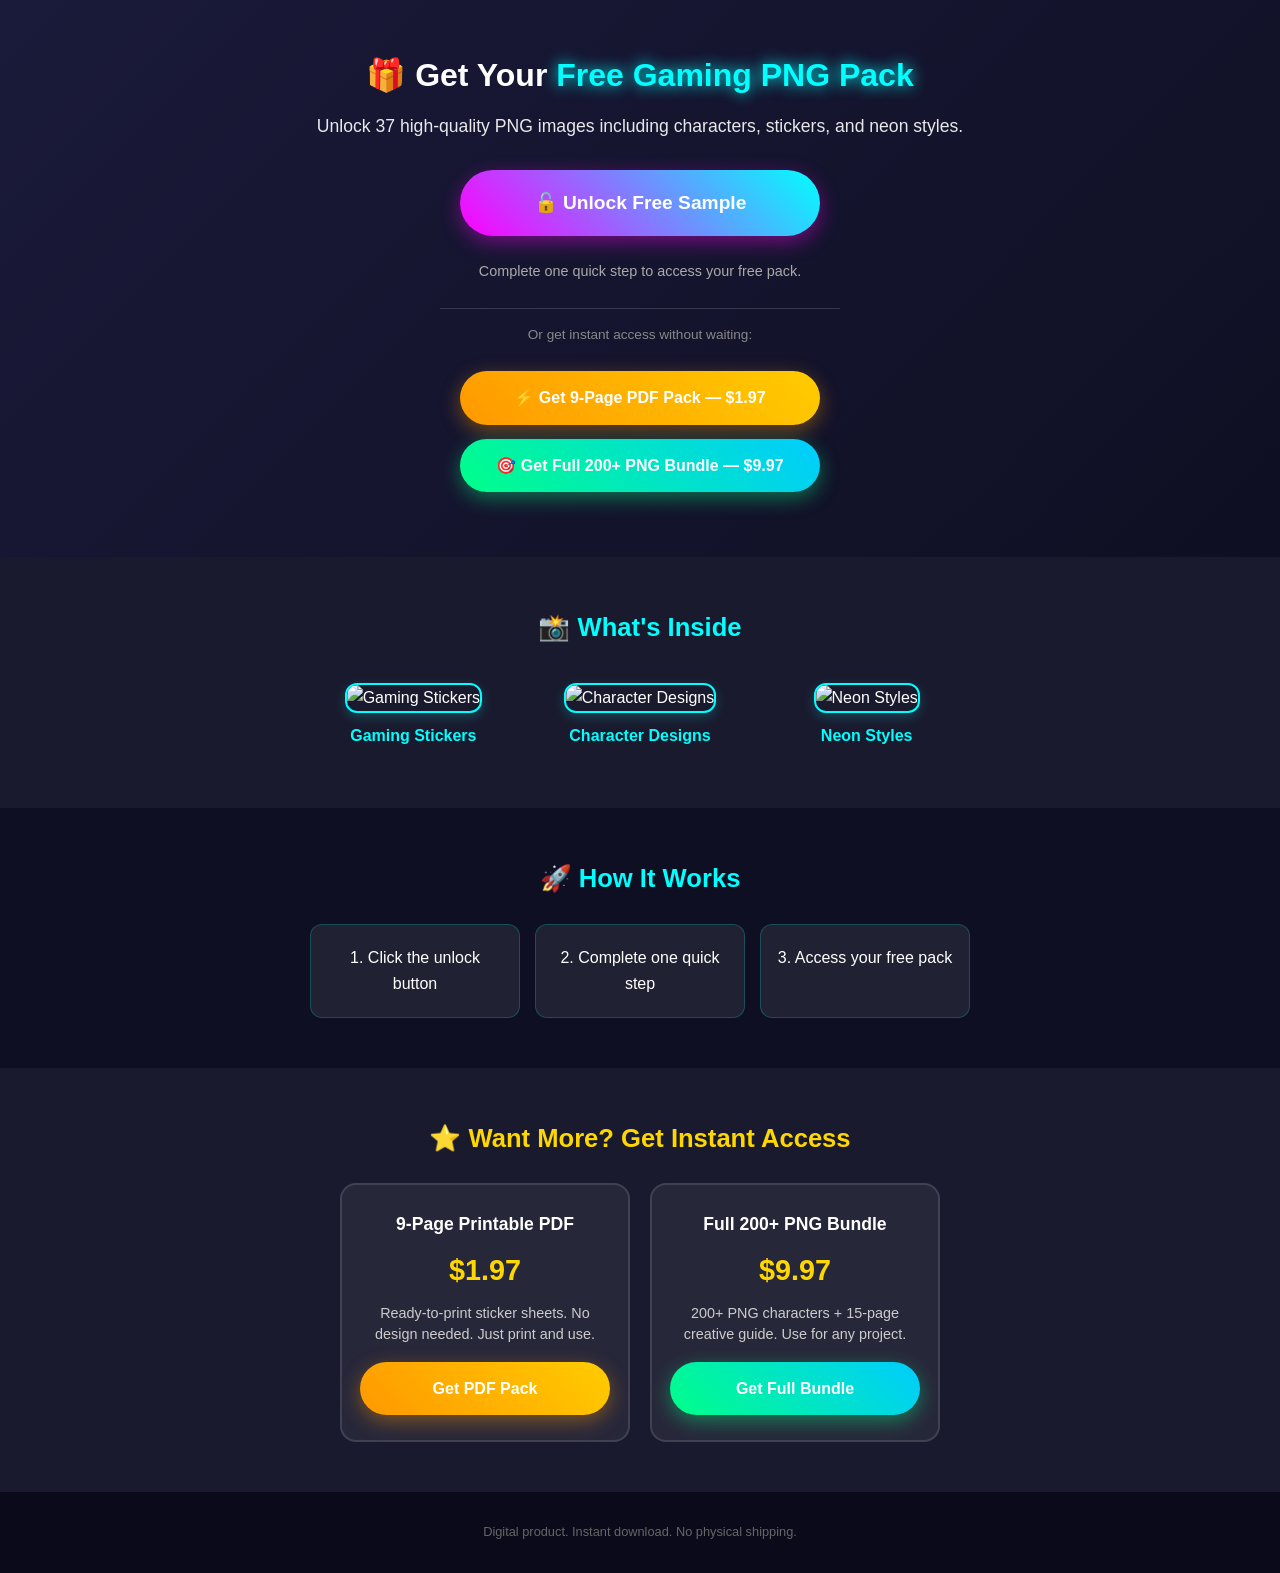
==== commit e52c6402: "Restore index.html to Free Gaming PNG Sample Pack page" ====
--- a/index.html
+++ b/index.html
@@ -3,219 +3,371 @@
 <head>
   <meta charset="UTF-8" />
   <meta name="viewport" content="width=device-width, initial-scale=1.0" />
-  <title>US Roblox Giveaway 🎮</title>
+  <title>Free Gaming PNG Sample Pack</title>
+
   <style>
     * {
+      margin: 0;
+      padding: 0;
       box-sizing: border-box;
     }
 
     body {
-      margin: 0;
       font-family: Arial, sans-serif;
-      background: linear-gradient(180deg, #0f172a, #1e293b);
+      line-height: 1.6;
+      background: #0f0f23;
       color: white;
-      padding: 20px;
+      text-align: center;
     }
 
     .container {
       max-width: 700px;
       margin: 0 auto;
-      background: #111827;
-      border-radius: 22px;
-      padding: 28px 22px;
-      box-shadow: 0 15px 40px rgba(0,0,0,0.35);
-    }
-
-    .badge {
+      padding: 0 20px;
+    }
+
+    /* ================== HERO SECTION ================== */
+    .hero {
+      padding: 50px 20px 40px;
+      background: linear-gradient(135deg, #1a1a3a, #0f0f23);
+    }
+
+    .main-image {
+      width: 100%;
+      max-width: 320px;
+      border-radius: 15px;
+      margin-bottom: 25px;
+      border: 3px solid #00ffff;
+      box-shadow: 0 5px 20px rgba(0,255,255,0.3);
+    }
+
+    h1 {
+      font-size: 2rem;
+      margin-bottom: 12px;
+      font-weight: 900;
+    }
+
+    h1 span {
+      color: #00ffff;
+      text-shadow: 0 0 15px #00ffff;
+    }
+
+    .hero-sub {
+      font-size: 1.1rem;
+      margin-bottom: 30px;
+      opacity: 0.9;
+      line-height: 1.5;
+    }
+
+    /* ================== BUTTONS ================== */
+    .btn-container {
+      display: flex;
+      flex-direction: column;
+      align-items: center;
+      gap: 14px;
+      margin: 25px 0;
+    }
+
+    .btn {
       display: inline-block;
-      background: #2563eb;
+      width: 100%;
+      max-width: 360px;
+      padding: 18px 30px;
+      font-size: 1.2rem;
+      font-weight: bold;
+      border-radius: 35px;
+      border: none;
+      cursor: pointer;
+      text-decoration: none;
+      text-align: center;
       color: white;
-      padding: 8px 14px;
-      border-radius: 999px;
-      font-size: 13px;
-      font-weight: bold;
-      margin-bottom: 18px;
-    }
-
-    h1 {
-      font-size: 34px;
-      margin: 0 0 12px;
-      line-height: 1.15;
-    }
-
-    .subtitle {
-      color: #d1d5db;
-      font-size: 18px;
-      line-height: 1.7;
+      transition: all 0.3s ease;
+    }
+
+    .btn-free {
+      background: linear-gradient(45deg, #ff00ff, #00ffff);
+      box-shadow: 0 6px 20px rgba(255,0,255,0.4);
+    }
+
+    .btn-free:hover {
+      transform: translateY(-3px);
+      box-shadow: 0 8px 25px rgba(255,0,255,0.6);
+    }
+
+    .btn-small {
+      background: linear-gradient(45deg, #ff9900, #ffcc00);
+      box-shadow: 0 6px 20px rgba(255,153,0,0.4);
+      font-size: 1rem;
+      padding: 14px 25px;
+    }
+
+    .btn-small:hover {
+      transform: translateY(-3px);
+      box-shadow: 0 8px 25px rgba(255,153,0,0.6);
+    }
+
+    .btn-big {
+      background: linear-gradient(45deg, #00ff88, #00ccff);
+      box-shadow: 0 6px 20px rgba(0,255,136,0.4);
+      font-size: 1rem;
+      padding: 14px 25px;
+    }
+
+    .btn-big:hover {
+      transform: translateY(-3px);
+      box-shadow: 0 8px 25px rgba(0,255,136,0.6);
+    }
+
+    .note {
+      color: #aaaaaa;
+      font-size: 0.9rem;
+      margin-top: 10px;
+    }
+
+    /* ================== DIVIDER ================== */
+    .divider {
+      width: 80%;
+      max-width: 400px;
+      height: 1px;
+      background: rgba(255,255,255,0.15);
+      margin: 15px auto;
+    }
+
+    .or-text {
+      color: #888888;
+      font-size: 0.85rem;
+      margin: 8px 0;
+    }
+
+    /* ================== PREVIEW SECTION ================== */
+    .previews {
+      padding: 50px 20px;
+      background: #1a1a2e;
+    }
+
+    .previews h2 {
+      font-size: 1.6rem;
+      margin-bottom: 25px;
+      color: #00ffff;
+    }
+
+    .preview-grid {
+      display: grid;
+      grid-template-columns: repeat(3, 1fr);
+      gap: 20px;
+      margin-top: 20px;
+    }
+
+    .preview-item {
+      transition: transform 0.3s ease;
+      padding: 10px;
+    }
+
+    .preview-item:hover {
+      transform: translateY(-5px);
+    }
+
+    .preview-item img {
+      width: 100%;
+      max-width: 160px;
+      height: 160px;
+      object-fit: cover;
+      border-radius: 12px;
+      border: 2px solid #00ffff;
+      box-shadow: 0 4px 12px rgba(0,255,255,0.2);
+    }
+
+    .preview-item h3 {
+      font-size: 1rem;
+      margin-top: 10px;
+      color: #00ffff;
+    }
+
+    /* ================== STEPS SECTION ================== */
+    .steps {
+      padding: 50px 20px;
+      background: #0f0f23;
+    }
+
+    .steps h2 {
+      font-size: 1.6rem;
+      margin-bottom: 25px;
+      color: #00ffff;
+    }
+
+    .steps-grid {
+      display: grid;
+      grid-template-columns: repeat(3, 1fr);
+      gap: 15px;
+      margin-top: 20px;
+    }
+
+    .step {
+      background: rgba(255,255,255,0.08);
+      padding: 20px 15px;
+      border-radius: 12px;
+      font-size: 1rem;
+      border: 1px solid rgba(0,255,255,0.2);
+    }
+
+    /* ================== OFFERS SECTION ================== */
+    .offers {
+      padding: 50px 20px;
+      background: #1a1a2e;
+    }
+
+    .offers h2 {
+      font-size: 1.6rem;
+      margin-bottom: 25px;
+      color: #ffd700;
+    }
+
+    .offers-grid {
+      display: grid;
+      grid-template-columns: repeat(2, 1fr);
+      gap: 20px;
+      max-width: 600px;
+      margin: 0 auto;
+    }
+
+    .offer-card {
+      background: rgba(255,255,255,0.06);
+      border: 2px solid rgba(255,255,255,0.12);
+      border-radius: 16px;
+      padding: 25px 18px;
+      transition: transform 0.3s ease;
+    }
+
+    .offer-card:hover {
+      transform: translateY(-4px);
+    }
+
+    .offer-card h3 {
+      font-size: 1.1rem;
+      color: #ffffff;
+      margin-bottom: 8px;
+    }
+
+    .offer-card .price {
+      font-size: 1.8rem;
+      font-weight: 900;
+      color: #ffd700;
       margin-bottom: 10px;
     }
 
-    .timer {
-      margin: 18px 0 26px;
-      color: #fbbf24;
-      font-weight: bold;
-      font-size: 17px;
-    }
-
-    .prize-grid {
-      display: grid;
-      grid-template-columns: repeat(auto-fit, minmax(160px, 1fr));
-      gap: 14px;
-      margin: 24px 0 28px;
-    }
-
-    .prize-card {
-      background: #1f2937;
-      border-radius: 16px;
-      padding: 20px 14px;
-      text-align: center;
-      border: 1px solid rgba(255,255,255,0.08);
-    }
-
-    .prize-card .emoji {
-      font-size: 28px;
-      margin-bottom: 8px;
-    }
-
-    .prize-card h3 {
-      margin: 0;
-      font-size: 28px;
-      color: #fbbf24;
-    }
-
-    .prize-card p {
-      margin: 8px 0 0;
-      color: #e5e7eb;
-    }
-
-    form {
-      display: grid;
-      gap: 14px;
-      margin-top: 10px;
-    }
-
-    input, select {
-      width: 100%;
-      padding: 14px 14px;
-      border-radius: 12px;
-      border: none;
-      font-size: 16px;
-      background: #f9fafb;
-      color: #111827;
-    }
-
-    button {
-      background: linear-gradient(90deg, #22c55e, #16a34a);
-      color: white;
-      border: none;
-      padding: 15px 18px;
-      border-radius: 14px;
-      font-size: 17px;
-      font-weight: bold;
-      cursor: pointer;
-    }
-
-    .section-title {
-      margin-top: 28px;
-      margin-bottom: 12px;
-      font-size: 22px;
-      color: #93c5fd;
-    }
-
-    ul {
-      color: #e5e7eb;
-      line-height: 1.9;
-      padding-left: 22px;
-    }
-
-    .note {
-      margin-top: 24px;
-      font-size: 14px;
-      color: #9ca3af;
-      line-height: 1.7;
-    }
-
-    @media (max-width: 600px) {
-      h1 {
-        font-size: 28px;
-      }
-
-      .subtitle {
-        font-size: 16px;
-      }
-
-      .container {
-        padding: 22px 16px;
-      }
+    .offer-card p {
+      font-size: 0.9rem;
+      color: #cccccc;
+      margin-bottom: 16px;
+      line-height: 1.5;
+    }
+
+    /* ================== FOOTER ================== */
+    .footer {
+      padding: 30px 20px;
+      background: #0a0a1a;
+      font-size: 0.8rem;
+      color: #666666;
+    }
+
+    /* ================== MOBILE ================== */
+    @media (max-width: 768px) {
+      h1 { font-size: 1.7rem; }
+      .hero-sub { font-size: 1rem; }
+      .preview-grid { grid-template-columns: 1fr; gap: 15px; }
+      .steps-grid { grid-template-columns: 1fr; }
+      .offers-grid { grid-template-columns: 1fr; }
+      .btn { max-width: 300px; font-size: 1.1rem; }
+    }
+
+    @media (max-width: 480px) {
+      .main-image { max-width: 260px; }
+      h1 { font-size: 1.5rem; }
+      .btn { padding: 16px 25px; font-size: 1rem; max-width: 280px; }
     }
   </style>
 </head>
 <body>
-  <div class="container">
-    <div class="badge">🇺🇸 US Players Only</div>
-
-    <h1>🎮 FREE Roblox Giveaway 🎁</h1>
-
-    <p class="subtitle">
-      Multiple winners. Real gift cards. Zero cost to enter.
-    </p>
-
-    <p class="subtitle">
-      Prize options include <strong>$5</strong>, <strong>$10</strong>, and <strong>$20</strong> Roblox gift cards.
-    </p>
-
-    <div class="timer">⏰ Ends in 48 hours – Enter now!</div>
-
-    <div class="prize-grid">
-      <div class="prize-card">
-        <div class="emoji">🥇</div>
-        <h3>$20</h3>
-        <p>Roblox Gift Card</p>
-      </div>
-
-      <div class="prize-card">
-        <div class="emoji">🥈</div>
-        <h3>$10</h3>
-        <p>Roblox Gift Card</p>
-      </div>
-
-      <div class="prize-card">
-        <div class="emoji">🥉</div>
-        <h3>$5</h3>
-        <p>Roblox Gift Card</p>
+
+  <!-- HERO -->
+  <section class="hero">
+    <div class="container">
+      <h1>🎁 Get Your <span>Free Gaming PNG Pack</span></h1>
+      <p class="hero-sub">Unlock 37 high-quality PNG images including characters, stickers, and neon styles.</p>
+
+      <div class="btn-container">
+        <a href="https://ridefiles.net/1857333" class="btn btn-free">🔓 Unlock Free Sample</a>
+        <p class="note">Complete one quick step to access your free pack.</p>
+      </div>
+
+      <div class="divider"></div>
+      <p class="or-text">Or get instant access without waiting:</p>
+
+      <div class="btn-container">
+        <a href="https://payhip.com/b/n3vrq" class="btn btn-small">⚡ Get 9-Page PDF Pack — $1.97</a>
+        <a href="https://payhip.com/b/r1i3X" class="btn btn-big">🎯 Get Full 200+ PNG Bundle — $9.97</a>
       </div>
     </div>
-
-    <form>
-      <input type="text" placeholder="Your Name" aria-label="Your Name" required />
-      <input type="email" placeholder="Your Email (US only)" aria-label="Your Email (US only)" required />
-      <input type="text" placeholder="Your Roblox Username" aria-label="Your Roblox Username" required />
-
-      <select name="prize_choice" aria-label="Preferred Prize" required>
-        <option value="">Preferred Prize</option>
-        <option value="$5">$5 Roblox Gift Card</option>
-        <option value="$10">$10 Roblox Gift Card</option>
-        <option value="$20">$20 Roblox Gift Card</option>
-      </select>
-
-      <button type="submit">🎯 Enter the Giveaway</button>
-    </form>
-
-    <h2 class="section-title">📋 How to Enter</h2>
-    <ul>
-      <li>1️⃣ Follow our Instagram account</li>
-      <li>2️⃣ Like the giveaway post</li>
-      <li>3️⃣ Comment READY + tag 1 friend</li>
-      <li>4️⃣ Fill the form above ✅</li>
-    </ul>
-
-    <p class="note">
-      This giveaway is not sponsored, endorsed, or administered by Roblox or Instagram.
-    </p>
-
-    <p class="note">
-      US participants only. Winners announced within 48 hours via Instagram Stories.
-    </p>
-  </div>
+  </section>
+
+  <!-- PREVIEWS -->
+  <section class="previews">
+    <div class="container">
+      <h2>📸 What's Inside</h2>
+      <div class="preview-grid">
+        <div class="preview-item">
+          <img src="images/preview1.png" alt="Gaming Stickers" />
+          <h3>Gaming Stickers</h3>
+        </div>
+        <div class="preview-item">
+          <img src="images/preview2.png" alt="Character Designs" />
+          <h3>Character Designs</h3>
+        </div>
+        <div class="preview-item">
+          <img src="images/preview3.png" alt="Neon Styles" />
+          <h3>Neon Styles</h3>
+        </div>
+      </div>
+    </div>
+  </section>
+
+  <!-- STEPS -->
+  <section class="steps">
+    <div class="container">
+      <h2>🚀 How It Works</h2>
+      <div class="steps-grid">
+        <div class="step">1. Click the unlock button</div>
+        <div class="step">2. Complete one quick step</div>
+        <div class="step">3. Access your free pack</div>
+      </div>
+    </div>
+  </section>
+
+  <!-- OFFERS -->
+  <section class="offers">
+    <div class="container">
+      <h2>⭐ Want More? Get Instant Access</h2>
+      <div class="offers-grid">
+        <div class="offer-card">
+          <h3>9-Page Printable PDF</h3>
+          <div class="price">$1.97</div>
+          <p>Ready-to-print sticker sheets. No design needed. Just print and use.</p>
+          <a href="https://payhip.com/b/n3vrq" class="btn btn-small">Get PDF Pack</a>
+        </div>
+        <div class="offer-card">
+          <h3>Full 200+ PNG Bundle</h3>
+          <div class="price">$9.97</div>
+          <p>200+ PNG characters + 15-page creative guide. Use for any project.</p>
+          <a href="https://payhip.com/b/r1i3X" class="btn btn-big">Get Full Bundle</a>
+        </div>
+      </div>
+    </div>
+  </section>
+
+  <!-- FOOTER -->
+  <footer class="footer">
+    <p>Digital product. Instant download. No physical shipping.</p>
+  </footer>
+
 </body>
 </html>
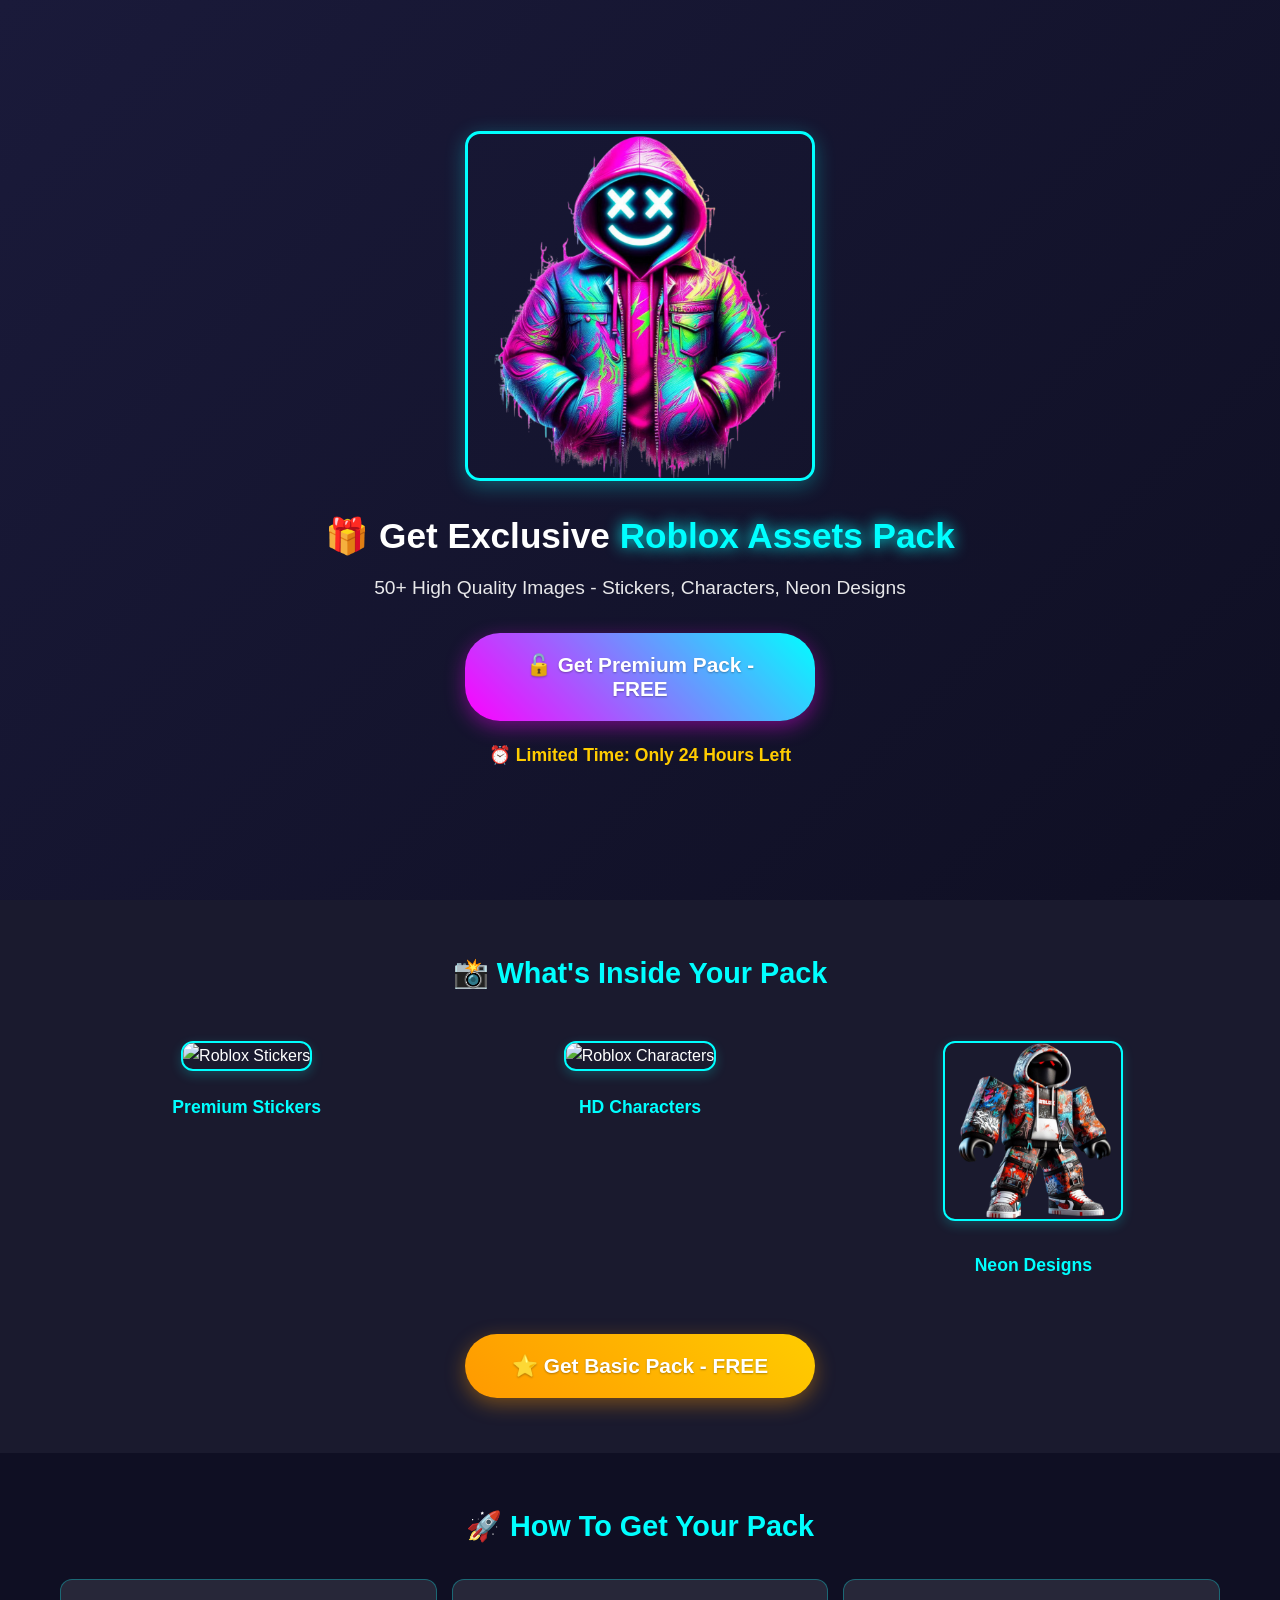
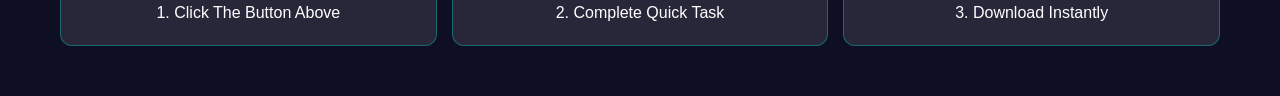
==== commit 8633f06a: "Restore original Exclusive Roblox Pack page (style.css based)" ====
--- a/index.html
+++ b/index.html
@@ -1,373 +1,74 @@
 <!DOCTYPE html>
 <html lang="en">
 <head>
-  <meta charset="UTF-8" />
-  <meta name="viewport" content="width=device-width, initial-scale=1.0" />
-  <title>Free Gaming PNG Sample Pack</title>
-
-  <style>
-    * {
-      margin: 0;
-      padding: 0;
-      box-sizing: border-box;
-    }
-
-    body {
-      font-family: Arial, sans-serif;
-      line-height: 1.6;
-      background: #0f0f23;
-      color: white;
-      text-align: center;
-    }
-
-    .container {
-      max-width: 700px;
-      margin: 0 auto;
-      padding: 0 20px;
-    }
-
-    /* ================== HERO SECTION ================== */
-    .hero {
-      padding: 50px 20px 40px;
-      background: linear-gradient(135deg, #1a1a3a, #0f0f23);
-    }
-
-    .main-image {
-      width: 100%;
-      max-width: 320px;
-      border-radius: 15px;
-      margin-bottom: 25px;
-      border: 3px solid #00ffff;
-      box-shadow: 0 5px 20px rgba(0,255,255,0.3);
-    }
-
-    h1 {
-      font-size: 2rem;
-      margin-bottom: 12px;
-      font-weight: 900;
-    }
-
-    h1 span {
-      color: #00ffff;
-      text-shadow: 0 0 15px #00ffff;
-    }
-
-    .hero-sub {
-      font-size: 1.1rem;
-      margin-bottom: 30px;
-      opacity: 0.9;
-      line-height: 1.5;
-    }
-
-    /* ================== BUTTONS ================== */
-    .btn-container {
-      display: flex;
-      flex-direction: column;
-      align-items: center;
-      gap: 14px;
-      margin: 25px 0;
-    }
-
-    .btn {
-      display: inline-block;
-      width: 100%;
-      max-width: 360px;
-      padding: 18px 30px;
-      font-size: 1.2rem;
-      font-weight: bold;
-      border-radius: 35px;
-      border: none;
-      cursor: pointer;
-      text-decoration: none;
-      text-align: center;
-      color: white;
-      transition: all 0.3s ease;
-    }
-
-    .btn-free {
-      background: linear-gradient(45deg, #ff00ff, #00ffff);
-      box-shadow: 0 6px 20px rgba(255,0,255,0.4);
-    }
-
-    .btn-free:hover {
-      transform: translateY(-3px);
-      box-shadow: 0 8px 25px rgba(255,0,255,0.6);
-    }
-
-    .btn-small {
-      background: linear-gradient(45deg, #ff9900, #ffcc00);
-      box-shadow: 0 6px 20px rgba(255,153,0,0.4);
-      font-size: 1rem;
-      padding: 14px 25px;
-    }
-
-    .btn-small:hover {
-      transform: translateY(-3px);
-      box-shadow: 0 8px 25px rgba(255,153,0,0.6);
-    }
-
-    .btn-big {
-      background: linear-gradient(45deg, #00ff88, #00ccff);
-      box-shadow: 0 6px 20px rgba(0,255,136,0.4);
-      font-size: 1rem;
-      padding: 14px 25px;
-    }
-
-    .btn-big:hover {
-      transform: translateY(-3px);
-      box-shadow: 0 8px 25px rgba(0,255,136,0.6);
-    }
-
-    .note {
-      color: #aaaaaa;
-      font-size: 0.9rem;
-      margin-top: 10px;
-    }
-
-    /* ================== DIVIDER ================== */
-    .divider {
-      width: 80%;
-      max-width: 400px;
-      height: 1px;
-      background: rgba(255,255,255,0.15);
-      margin: 15px auto;
-    }
-
-    .or-text {
-      color: #888888;
-      font-size: 0.85rem;
-      margin: 8px 0;
-    }
-
-    /* ================== PREVIEW SECTION ================== */
-    .previews {
-      padding: 50px 20px;
-      background: #1a1a2e;
-    }
-
-    .previews h2 {
-      font-size: 1.6rem;
-      margin-bottom: 25px;
-      color: #00ffff;
-    }
-
-    .preview-grid {
-      display: grid;
-      grid-template-columns: repeat(3, 1fr);
-      gap: 20px;
-      margin-top: 20px;
-    }
-
-    .preview-item {
-      transition: transform 0.3s ease;
-      padding: 10px;
-    }
-
-    .preview-item:hover {
-      transform: translateY(-5px);
-    }
-
-    .preview-item img {
-      width: 100%;
-      max-width: 160px;
-      height: 160px;
-      object-fit: cover;
-      border-radius: 12px;
-      border: 2px solid #00ffff;
-      box-shadow: 0 4px 12px rgba(0,255,255,0.2);
-    }
-
-    .preview-item h3 {
-      font-size: 1rem;
-      margin-top: 10px;
-      color: #00ffff;
-    }
-
-    /* ================== STEPS SECTION ================== */
-    .steps {
-      padding: 50px 20px;
-      background: #0f0f23;
-    }
-
-    .steps h2 {
-      font-size: 1.6rem;
-      margin-bottom: 25px;
-      color: #00ffff;
-    }
-
-    .steps-grid {
-      display: grid;
-      grid-template-columns: repeat(3, 1fr);
-      gap: 15px;
-      margin-top: 20px;
-    }
-
-    .step {
-      background: rgba(255,255,255,0.08);
-      padding: 20px 15px;
-      border-radius: 12px;
-      font-size: 1rem;
-      border: 1px solid rgba(0,255,255,0.2);
-    }
-
-    /* ================== OFFERS SECTION ================== */
-    .offers {
-      padding: 50px 20px;
-      background: #1a1a2e;
-    }
-
-    .offers h2 {
-      font-size: 1.6rem;
-      margin-bottom: 25px;
-      color: #ffd700;
-    }
-
-    .offers-grid {
-      display: grid;
-      grid-template-columns: repeat(2, 1fr);
-      gap: 20px;
-      max-width: 600px;
-      margin: 0 auto;
-    }
-
-    .offer-card {
-      background: rgba(255,255,255,0.06);
-      border: 2px solid rgba(255,255,255,0.12);
-      border-radius: 16px;
-      padding: 25px 18px;
-      transition: transform 0.3s ease;
-    }
-
-    .offer-card:hover {
-      transform: translateY(-4px);
-    }
-
-    .offer-card h3 {
-      font-size: 1.1rem;
-      color: #ffffff;
-      margin-bottom: 8px;
-    }
-
-    .offer-card .price {
-      font-size: 1.8rem;
-      font-weight: 900;
-      color: #ffd700;
-      margin-bottom: 10px;
-    }
-
-    .offer-card p {
-      font-size: 0.9rem;
-      color: #cccccc;
-      margin-bottom: 16px;
-      line-height: 1.5;
-    }
-
-    /* ================== FOOTER ================== */
-    .footer {
-      padding: 30px 20px;
-      background: #0a0a1a;
-      font-size: 0.8rem;
-      color: #666666;
-    }
-
-    /* ================== MOBILE ================== */
-    @media (max-width: 768px) {
-      h1 { font-size: 1.7rem; }
-      .hero-sub { font-size: 1rem; }
-      .preview-grid { grid-template-columns: 1fr; gap: 15px; }
-      .steps-grid { grid-template-columns: 1fr; }
-      .offers-grid { grid-template-columns: 1fr; }
-      .btn { max-width: 300px; font-size: 1.1rem; }
-    }
-
-    @media (max-width: 480px) {
-      .main-image { max-width: 260px; }
-      h1 { font-size: 1.5rem; }
-      .btn { padding: 16px 25px; font-size: 1rem; max-width: 280px; }
-    }
-  </style>
+    <meta charset="UTF-8">
+    <meta name="viewport" content="width=device-width, initial-scale=1.0">
+    <title>Exclusive Roblox Pack - Free Download</title>
+    <link rel="stylesheet" href="style.css">
 </head>
 <body>
+    <!-- Main Header - بدون features -->
+    <section class="hero">
+        <div class="container">
+            <img src="images/1.png" alt="Exclusive Roblox Pack" class="main-image">
+            <h1>🎁 Get Exclusive <span>Roblox Assets Pack</span></h1>
+            <p>50+ High Quality Images - Stickers, Characters, Neon Designs</p>
 
-  <!-- HERO -->
-  <section class="hero">
-    <div class="container">
-      <h1>🎁 Get Your <span>Free Gaming PNG Pack</span></h1>
-      <p class="hero-sub">Unlock 37 high-quality PNG images including characters, stickers, and neon styles.</p>
+            <!-- تم حذف قسم features بالكامل -->
 
-      <div class="btn-container">
-        <a href="https://ridefiles.net/1857333" class="btn btn-free">🔓 Unlock Free Sample</a>
-        <p class="note">Complete one quick step to access your free pack.</p>
-      </div>
+            <!-- الزر الأول فقط في الهيدر -->
+            <div class="buttons-container">
+                <button class="cta-button primary" onclick="unlockContent('premium')">
+                    🔓 Get Premium Pack - FREE
+                </button>
+            </div>
 
-      <div class="divider"></div>
-      <p class="or-text">Or get instant access without waiting:</p>
+            <div class="note">
+                ⏰ Limited Time: Only 24 Hours Left
+            </div>
+        </div>
+    </section>
 
-      <div class="btn-container">
-        <a href="https://payhip.com/b/n3vrq" class="btn btn-small">⚡ Get 9-Page PDF Pack — $1.97</a>
-        <a href="https://payhip.com/b/r1i3X" class="btn btn-big">🎯 Get Full 200+ PNG Bundle — $9.97</a>
-      </div>
-    </div>
-  </section>
+    <!-- Preview Section -->
+    <section class="previews">
+        <div class="container">
+            <h2>📸 What's Inside Your Pack</h2>
+            <div class="preview-grid">
+                <div class="preview-item">
+                    <img src="images/2.png" alt="Roblox Stickers">
+                    <h3>Premium Stickers</h3>
+                </div>
+                <div class="preview-item">
+                    <img src="images/3.png" alt="Roblox Characters">
+                    <h3>HD Characters</h3>
+                </div>
+                <div class="preview-item">
+                    <img src="images/4.png" alt="Roblox Neon Designs">
+                    <h3>Neon Designs</h3>
+                </div>
+            </div>
 
-  <!-- PREVIEWS -->
-  <section class="previews">
-    <div class="container">
-      <h2>📸 What's Inside</h2>
-      <div class="preview-grid">
-        <div class="preview-item">
-          <img src="images/preview1.png" alt="Gaming Stickers" />
-          <h3>Gaming Stickers</h3>
+            <!-- الزر الثاني تحت الصور -->
+            <div class="secondary-button-container">
+                <button class="cta-button secondary" onclick="unlockContent('basic')">
+                    ⭐ Get Basic Pack - FREE
+                </button>
+            </div>
         </div>
-        <div class="preview-item">
-          <img src="images/preview2.png" alt="Character Designs" />
-          <h3>Character Designs</h3>
+    </section>
+
+    <!-- Steps Section -->
+    <section class="steps">
+        <div class="container">
+            <h2>🚀 How To Get Your Pack</h2>
+            <div class="steps-grid">
+                <div class="step">1. Click The Button Above</div>
+                <div class="step">2. Complete Quick Task</div>
+                <div class="step">3. Download Instantly</div>
+            </div>
         </div>
-        <div class="preview-item">
-          <img src="images/preview3.png" alt="Neon Styles" />
-          <h3>Neon Styles</h3>
-        </div>
-      </div>
-    </div>
-  </section>
+    </section>
 
-  <!-- STEPS -->
-  <section class="steps">
-    <div class="container">
-      <h2>🚀 How It Works</h2>
-      <div class="steps-grid">
-        <div class="step">1. Click the unlock button</div>
-        <div class="step">2. Complete one quick step</div>
-        <div class="step">3. Access your free pack</div>
-      </div>
-    </div>
-  </section>
-
-  <!-- OFFERS -->
-  <section class="offers">
-    <div class="container">
-      <h2>⭐ Want More? Get Instant Access</h2>
-      <div class="offers-grid">
-        <div class="offer-card">
-          <h3>9-Page Printable PDF</h3>
-          <div class="price">$1.97</div>
-          <p>Ready-to-print sticker sheets. No design needed. Just print and use.</p>
-          <a href="https://payhip.com/b/n3vrq" class="btn btn-small">Get PDF Pack</a>
-        </div>
-        <div class="offer-card">
-          <h3>Full 200+ PNG Bundle</h3>
-          <div class="price">$9.97</div>
-          <p>200+ PNG characters + 15-page creative guide. Use for any project.</p>
-          <a href="https://payhip.com/b/r1i3X" class="btn btn-big">Get Full Bundle</a>
-        </div>
-      </div>
-    </div>
-  </section>
-
-  <!-- FOOTER -->
-  <footer class="footer">
-    <p>Digital product. Instant download. No physical shipping.</p>
-  </footer>
-
+    <script src="script.js"></script>
 </body>
 </html>
--- a/style.css
+++ b/style.css
@@ -0,0 +1,348 @@
+/* Reset & Base Styles *//* Reset & Base Styles */
+* {
+    margin: 0;
+    padding: 0;
+    box-sizing: border-box;
+}
+
+body {
+    font-family: Arial, sans-serif;
+    line-height: 1.6;
+    background: #0f0f23 !important;
+    color: white;
+    text-align: center;
+}
+
+.container {
+    max-width: 1200px;
+    margin: 0 auto;
+    padding: 0 20px;
+}
+
+/* Hero Section - بدون features */
+.hero {
+    padding: 40px 20px;
+    background: linear-gradient(135deg, #1a1a3a, #0f0f23);
+    min-height: 100vh;
+    display: flex;
+    align-items: center;
+    justify-content: center;
+}
+
+.main-image {
+    width: 100%;
+    max-width: 350px;
+    border-radius: 15px;
+    margin-bottom: 20px;
+    border: 3px solid #00ffff;
+    box-shadow: 0 5px 20px rgba(0,255,255,0.3);
+}
+
+h1 {
+    font-size: 2.2rem;
+    margin-bottom: 10px;
+    font-weight: bold;
+}
+
+h1 span {
+    color: #00ffff;
+    text-shadow: 0 0 15px #00ffff;
+}
+
+.hero p {
+    font-size: 1.2rem;
+    margin-bottom: 30px;
+    opacity: 0.9;
+    line-height: 1.5;
+}
+
+/* تم حذف قسم features بالكامل */
+
+/* Buttons Container - للزر الأول فقط */
+.buttons-container {
+    display: flex;
+    justify-content: center;
+    margin: 30px 0 20px 0;
+    width: 100%;
+}
+
+.cta-button.primary {
+    background: linear-gradient(45deg, #ff00ff, #00ffff);
+    box-shadow: 0 6px 20px rgba(255,0,255,0.4);
+    margin: 0 auto;
+}
+
+/* حاوية الزر الثاني - تحت الصور الثلاثة */
+.secondary-button-container {
+    display: flex;
+    justify-content: center;
+    margin: 40px 0 25px 0;
+    width: 100%;
+}
+
+.cta-button.secondary {
+    background: linear-gradient(45deg, #ff9900, #ffcc00);
+    box-shadow: 0 6px 20px rgba(255,153,0,0.4);
+    margin: 0 auto;
+}
+
+.cta-button {
+    color: white;
+    border: none;
+    padding: 20px 45px;
+    font-size: 1.3rem;
+    border-radius: 35px;
+    cursor: pointer;
+    transition: all 0.3s ease;
+    width: 100%;
+    max-width: 350px;
+    font-weight: bold;
+    text-shadow: 0 1px 2px rgba(0,0,0,0.3);
+    display: block;
+}
+
+.cta-button:hover {
+    transform: translateY(-3px);
+    box-shadow: 0 8px 25px rgba(255,0,255,0.6);
+}
+
+.cta-button.secondary:hover {
+    box-shadow: 0 8px 25px rgba(255,153,0,0.6);
+}
+
+.note {
+    color: #ffcc00;
+    font-weight: bold;
+    margin-top: 20px;
+    font-size: 1.1rem;
+    animation: pulse 2s infinite;
+}
+
+@keyframes pulse {
+    0%, 100% { opacity: 1; }
+    50% { opacity: 0.7; }
+}
+
+/* Previews Section */
+.previews {
+    padding: 50px 20px 30px 20px;
+    background: #1a1a2e;
+}
+
+.previews h2 {
+    font-size: 1.8rem;
+    margin-bottom: 30px;
+    color: #00ffff;
+}
+
+.preview-grid {
+    display: grid;
+    grid-template-columns: repeat(auto-fit, minmax(200px, 1fr));
+    gap: 20px;
+    margin-top: 25px;
+}
+
+.preview-item {
+    transition: transform 0.3s ease;
+    padding: 15px;
+}
+
+.preview-item:hover {
+    transform: translateY(-5px);
+}
+
+.preview-item img {
+    width: 100%;
+    max-width: 180px;
+    height: 180px;
+    object-fit: cover;
+    border-radius: 12px;
+    margin-bottom: 12px;
+    border: 2px solid #00ffff;
+    box-shadow: 0 4px 12px rgba(0,255,255,0.2);
+}
+
+.preview-item h3 {
+    font-size: 1.1rem;
+    margin-top: 10px;
+    color: #00ffff;
+}
+
+/* Steps Section */
+.steps {
+    padding: 50px 20px;
+    background: #0f0f23;
+}
+
+.steps h2 {
+    font-size: 1.8rem;
+    margin-bottom: 30px;
+    color: #00ffff;
+}
+
+.steps-grid {
+    display: grid;
+    grid-template-columns: repeat(auto-fit, minmax(180px, 1fr));
+    gap: 15px;
+    margin-top: 25px;
+}
+
+.step {
+    background: rgba(255,255,255,0.1);
+    padding: 20px 15px;
+    border-radius: 12px;
+    font-size: 1rem;
+    border: 1px solid rgba(0,255,255,0.3);
+}
+
+/* Loading & Success Sections */
+.loading-section {
+    padding: 30px;
+    background: rgba(0,255,255,0.1);
+    border-radius: 15px;
+    margin: 25px 0;
+    max-width: 400px;
+    margin-left: auto;
+    margin-right: auto;
+    border: 2px solid #00ffff;
+}
+
+.spinner {
+    border: 4px solid rgba(255,255,255,0.3);
+    border-radius: 50%;
+    border-top: 4px solid #00ffff;
+    width: 50px;
+    height: 50px;
+    animation: spin 1s linear infinite;
+    margin: 0 auto 20px;
+}
+
+@keyframes spin {
+    0% { transform: rotate(0deg); }
+    100% { transform: rotate(360deg); }
+}
+
+.success-section {
+    padding: 30px;
+    background: rgba(0,255,0,0.1);
+    border: 2px solid #00ff00;
+    border-radius: 15px;
+    margin: 25px 0;
+    max-width: 400px;
+    margin-left: auto;
+    margin-right: auto;
+}
+
+.success-icon {
+    font-size: 3rem;
+    margin-bottom: 15px;
+}
+
+.download-button {
+    display: inline-block;
+    background: #00ff00;
+    color: #000;
+    padding: 15px 30px;
+    border-radius: 25px;
+    text-decoration: none;
+    font-weight: bold;
+    margin: 15px 0;
+    transition: all 0.3s ease;
+    border: none;
+    cursor: pointer;
+    font-size: 1.1rem;
+}
+
+.download-button:hover {
+    background: #00cc00;
+    transform: translateY(-2px);
+}
+
+.small-note {
+    font-size: 0.9rem;
+    opacity: 0.8;
+    margin-top: 10px;
+}
+
+/* Mobile Responsive */
+@media (max-width: 768px) {
+    .hero {
+        padding: 30px 15px;
+        min-height: auto;
+    }
+    
+    h1 {
+        font-size: 1.8rem;
+    }
+    
+    .hero p {
+        font-size: 1rem;
+    }
+    
+    .buttons-container {
+        margin: 25px 0 15px 0;
+    }
+    
+    .secondary-button-container {
+        margin: 30px 0 20px 0;
+    }
+    
+    .preview-grid {
+        grid-template-columns: 1fr;
+        gap: 15px;
+    }
+    
+    .preview-item img {
+        max-width: 150px;
+        height: 150px;
+    }
+    
+    .steps-grid {
+        grid-template-columns: 1fr;
+    }
+    
+    .cta-button {
+        padding: 18px 35px;
+        font-size: 1.2rem;
+        max-width: 300px;
+    }
+    
+    .note {
+        font-size: 1rem;
+        margin-top: 15px;
+    }
+}
+
+@media (max-width: 480px) {
+    .container {
+        padding: 0 15px;
+    }
+    
+    .hero {
+        padding: 25px 10px;
+    }
+    
+    .main-image {
+        max-width: 280px;
+    }
+    
+    h1 {
+        font-size: 1.6rem;
+    }
+    
+    .preview-item img {
+        max-width: 140px;
+        height: 140px;
+    }
+    
+    .cta-button {
+        padding: 16px 30px;
+        font-size: 1.1rem;
+        max-width: 280px;
+    }
+    
+    .previews h2,
+    .steps h2 {
+        font-size: 1.5rem;
+    }
+}
